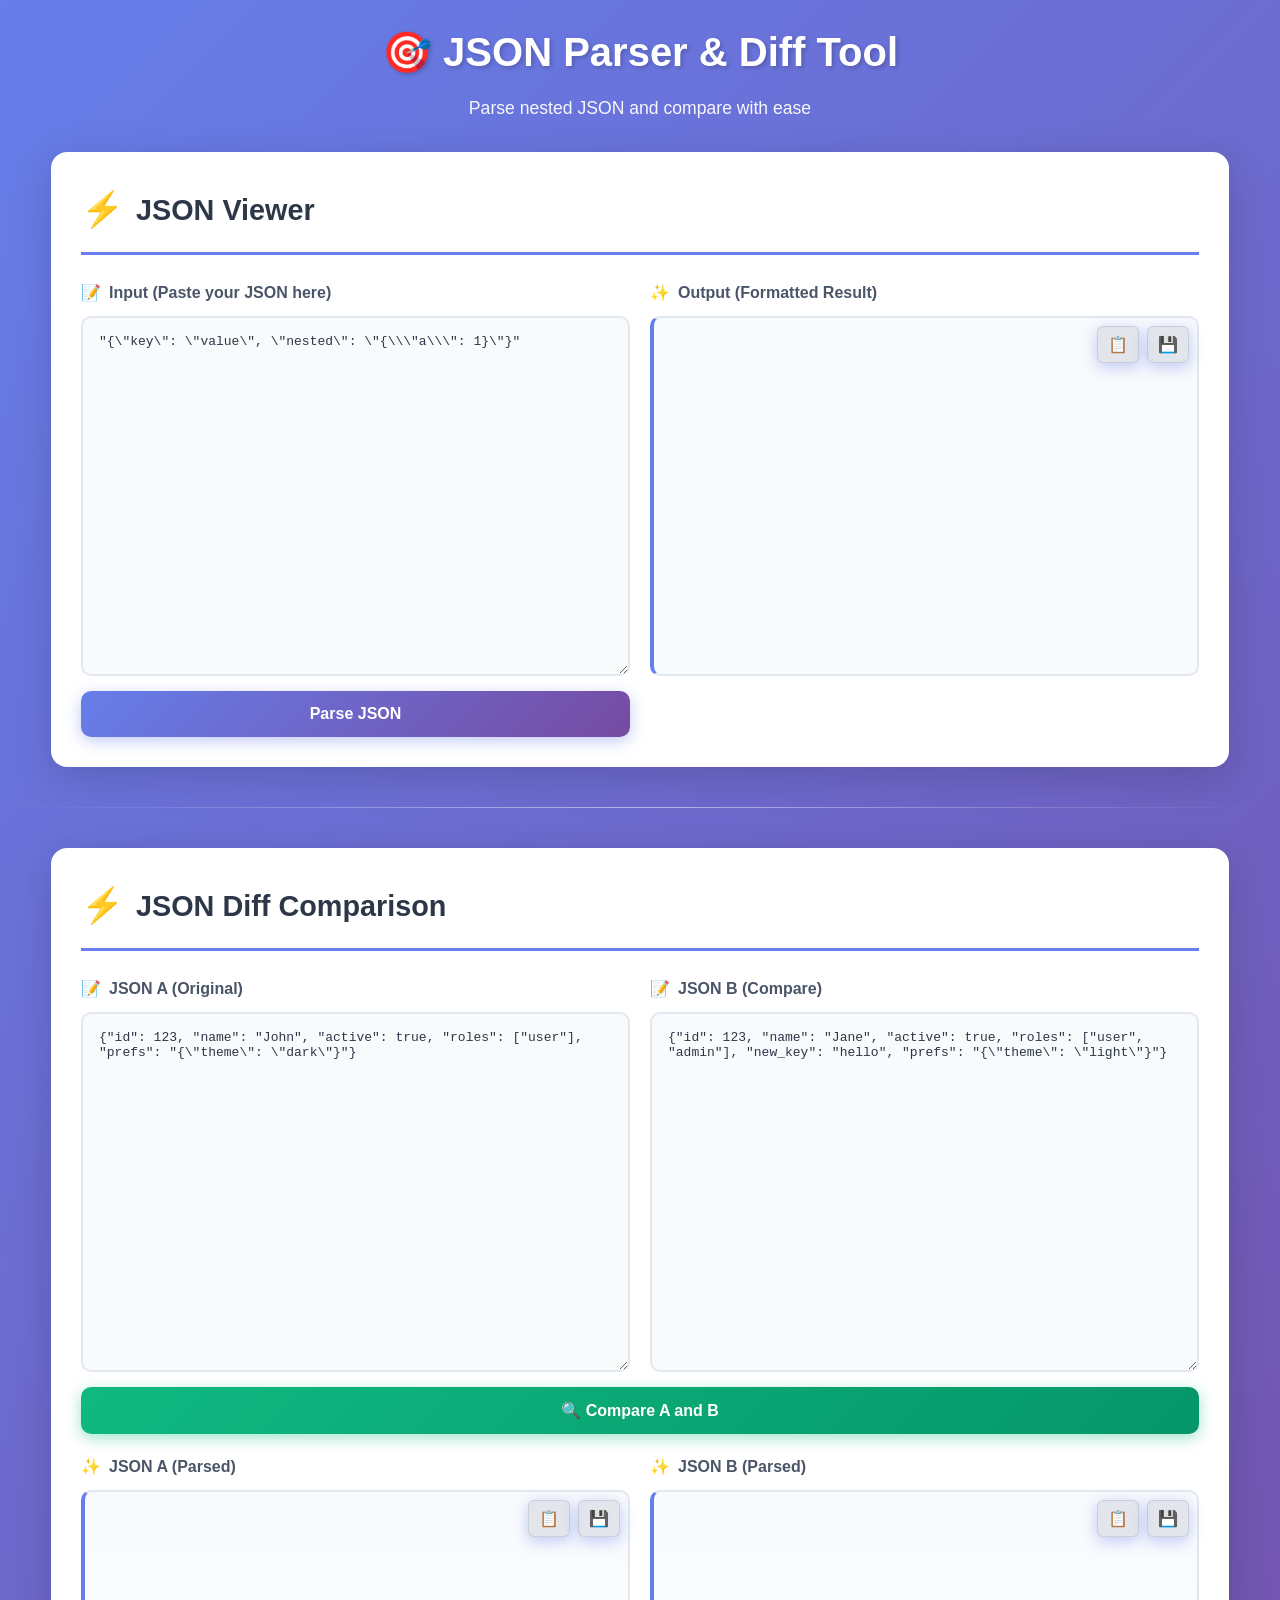
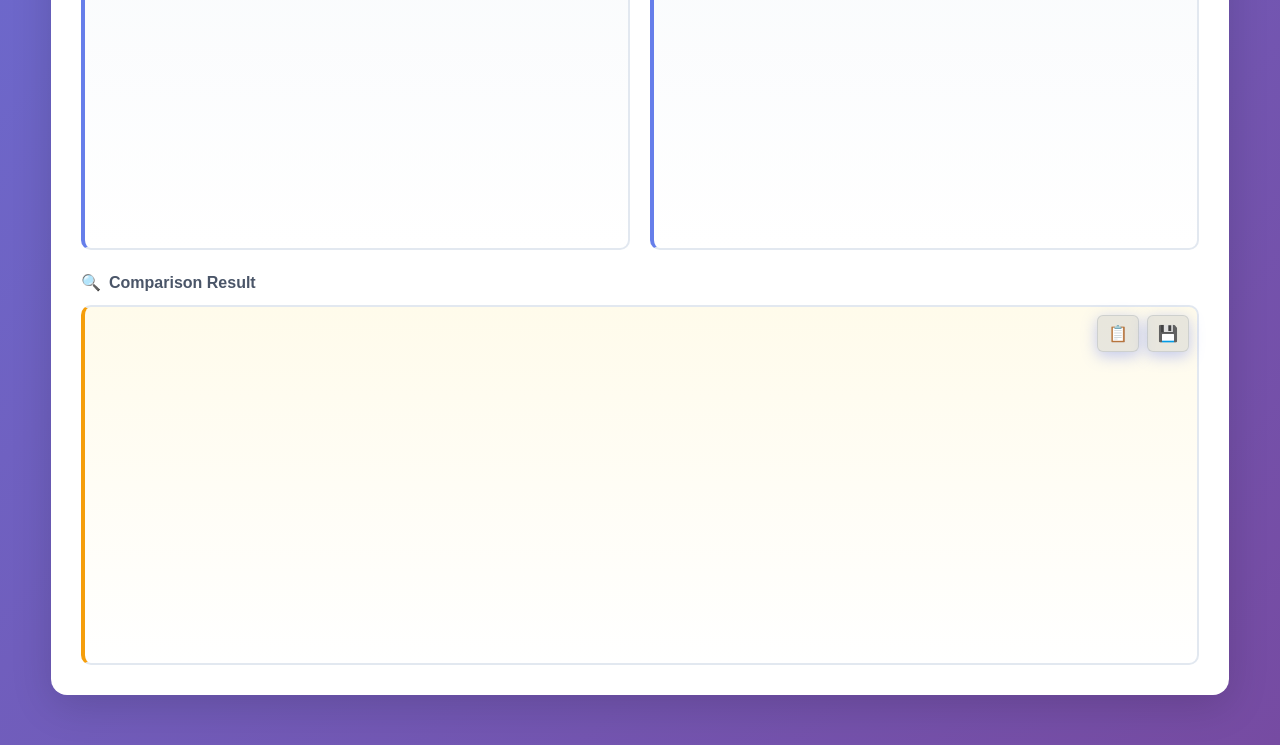
==== parse.html @ cfe325f6 "init project" ====
<!DOCTYPE html>
<html lang="vi">
<head>
    <meta charset="UTF8">
    <meta name="viewport" content="width=device-width, initial-scale=1.0">
    <title>JSON Parser & Diff Tool</title>
    <style>
        * {
            margin: 0;
            padding: 0;
            box-sizing: border-box;
        }

        body {
            font-family: -apple-system, BlinkMacSystemFont, "Segoe UI", Roboto, "Helvetica Neue", Arial, sans-serif;
            background: linear-gradient(135deg, #667eea 0%, #764ba2 100%);
            min-height: 100vh;
            padding: 20px;
            color: #333;
            line-height: 1.6;
        }

        .header {
            text-align: center;
            color: white;
            margin-bottom: 30px;
            animation: fadeInDown 0.6s ease;
        }

        .header h1 {
            font-size: 2.5em;
            font-weight: 700;
            margin-bottom: 10px;
            text-shadow: 2px 2px 4px rgba(0,0,0,0.2);
        }

        .header p {
            font-size: 1.1em;
            opacity: 0.95;
        }

        .container {
            width: 95%;
            max-width: 1600px;
            margin: 0 auto 30px auto;
            background: #fff;
            padding: 30px;
            border-radius: 16px;
            box-shadow: 0 10px 40px rgba(0,0,0,0.15);
            animation: fadeInUp 0.6s ease;
        }

        h2 {
            color: #2d3748;
            font-size: 1.8em;
            margin-bottom: 25px;
            padding-bottom: 15px;
            border-bottom: 3px solid #667eea;
            display: flex;
            align-items: center;
            gap: 12px;
        }

        h2::before {
            content: "⚡";
            font-size: 1.2em;
        }

        h3 {
            color: #4a5568;
            font-size: 1em;
            font-weight: 600;
            margin-bottom: 10px;
            display: flex;
            align-items: center;
            gap: 8px;
        }

        .content {
            display: flex;
            flex-wrap: wrap;
            gap: 20px;
        }

        .box {
            flex: 1;
            min-width: 300px;
            display: flex;
            flex-direction: column;
            position: relative;
        }

        .output-wrapper {
            position: relative;
        }

        .action-buttons {
            position: absolute;
            top: 10px;
            right: 10px;
            display: flex;
            gap: 8px;
            z-index: 10;
        }

        .icon-btn {
            padding: 8px 10px;
            background: rgba(100, 116, 139, 0.15);
            color: #475569;
            border: 1px solid rgba(100, 116, 139, 0.2);
            border-radius: 6px;
            cursor: pointer;
            font-size: 16px;
            transition: all 0.2s ease;
            margin: 0;
            width: auto;
            display: flex;
            align-items: center;
            justify-content: center;
        }

        .icon-btn:hover {
            background: rgba(100, 116, 139, 0.25);
            border-color: rgba(100, 116, 139, 0.3);
        }

        .icon-btn:active {
            transform: scale(0.98);
        }

        .icon-btn.success {
            background: rgba(16, 185, 129, 0.15);
            border-color: rgba(16, 185, 129, 0.3);
            color: #10b981;
        }

        .input-label::before {
            content: "📝";
        }

        .output-label::before {
            content: "✨";
        }

        .diff-label::before {
            content: "🔍";
        }

        textarea, pre {
            width: 100%;
            height: 40vh;
            min-height: 250px;
            padding: 16px;
            border: 2px solid #e2e8f0;
            border-radius: 10px;
            font-family: 'JetBrains Mono', Consolas, 'Courier New', monospace;
            font-size: 13px;
            transition: all 0.3s ease;
            background: #f8fafc;
        }

        textarea {
            resize: vertical;
            color: #2d3748;
        }

        textarea:focus {
            outline: none;
            border-color: #667eea;
            box-shadow: 0 0 0 3px rgba(102, 126, 234, 0.1);
            background: #fff;
        }

        pre {
            overflow: auto;
            white-space: pre-wrap;
            word-wrap: break-word;
            border-left: 4px solid #667eea;
            color: #2d3748;
        }

        /* JSON Syntax Highlighting */
        .json-key {
            color: #0c7cd5;
            font-weight: 600;
        }

        .json-string {
            color: #00864e;
        }

        .json-number {
            color: #b35a00;
        }

        .json-boolean {
            color: #aa3e98;
            font-weight: 600;
        }

        .json-null {
            color: #aa3e98;
            font-weight: 600;
        }

        /* Style riêng cho các output của Diff */
        #jsonParsedA, #jsonParsedB {
            min-height: 300px;
            background: linear-gradient(to bottom, #f8fafc, #ffffff);
        }

        #jsonDiffOutput {
            min-height: 150px;
            background: linear-gradient(to bottom, #fffbeb, #ffffff);
            border-left-color: #f59e0b;
        }

        button {
            display: block;
            width: 100%;
            padding: 14px 24px;
            background: linear-gradient(135deg, #667eea 0%, #764ba2 100%);
            color: white;
            border: none;
            border-radius: 10px;
            cursor: pointer;
            font-size: 16px;
            font-weight: 600;
            margin-top: 15px;
            transition: all 0.2s ease;
            box-shadow: 0 4px 15px rgba(102, 126, 234, 0.4);
        }

        button:hover {
            opacity: 0.9;
        }

        button:active {
            transform: scale(0.98);
        }

        #compareButton {
            background: linear-gradient(135deg, #10b981 0%, #059669 100%);
            box-shadow: 0 4px 15px rgba(16, 185, 129, 0.4);
        }

        .error-display {
            color: #dc2626;
            font-weight: 600;
            margin-top: 12px;
            min-height: 1.2em;
            padding: 10px 15px;
            background: #fee2e2;
            border-radius: 8px;
            border-left: 4px solid #dc2626;
            display: none;
        }

        .error-display:not(:empty) {
            display: block;
            animation: shake 0.4s ease;
        }

        .success-display {
            color: #059669;
            font-weight: 600;
            margin-top: 12px;
            padding: 10px 15px;
            background: #d1fae5;
            border-radius: 8px;
            border-left: 4px solid #059669;
        }

        hr {
            border: 0;
            height: 1px;
            background: linear-gradient(to right, transparent, rgba(255,255,255,0.5), transparent);
            margin: 40px 0;
        }

        /* Diff styling */
        .diff-added {
            color: #059669;
            background: #d1fae5;
            padding: 2px 6px;
            border-radius: 4px;
            font-weight: 600;
        }

        .diff-removed {
            color: #dc2626;
            background: #fee2e2;
            padding: 2px 6px;
            border-radius: 4px;
            font-weight: 600;
        }

        .diff-changed {
            color: #d97706;
            background: #fef3c7;
            padding: 2px 6px;
            border-radius: 4px;
            font-weight: 600;
        }

        /* Loading animation */
        @keyframes spin {
            to { transform: rotate(360deg); }
        }

        .loading {
            display: inline-block;
            width: 16px;
            height: 16px;
            border: 2px solid rgba(255,255,255,0.3);
            border-top-color: white;
            border-radius: 50%;
            animation: spin 0.6s linear infinite;
            margin-left: 10px;
            vertical-align: middle;
        }

        /* Animations */
        @keyframes fadeInUp {
            from {
                opacity: 0;
                transform: translateY(30px);
            }
            to {
                opacity: 1;
                transform: translateY(0);
            }
        }

        @keyframes fadeInDown {
            from {
                opacity: 0;
                transform: translateY(-30px);
            }
            to {
                opacity: 1;
                transform: translateY(0);
            }
        }

        @keyframes shake {
            0%, 100% { transform: translateX(0); }
            25% { transform: translateX(-10px); }
            75% { transform: translateX(10px); }
        }

        /* Responsive */
        @media (max-width: 768px) {
            body {
                padding: 10px;
            }

            .header h1 {
                font-size: 1.8em;
            }

            .header p {
                font-size: 0.95em;
            }

            .container {
                padding: 20px;
            }

            h2 {
                font-size: 1.4em;
            }

            textarea, pre {
                font-size: 12px;
                padding: 12px;
            }

            .action-buttons {
                top: 8px;
                right: 8px;
                gap: 6px;
            }

            .icon-btn {
                padding: 6px 8px;
                font-size: 14px;
            }

            button {
                padding: 12px 20px;
                font-size: 15px;
            }
        }
    </style>
</head>
<body>

    <div class="header">
        <h1>🎯 JSON Parser & Diff Tool</h1>
        <p>Parse nested JSON and compare with ease</p>
    </div>

    <div class="container">
        <h2>JSON Viewer</h2>
        <div class="content">
            <div class="box">
                <h3 class="input-label">Input (Paste your JSON here)</h3>
                <textarea id="jsonInput" rows="20"></textarea>
                <button id="parseButton">Parse JSON</button>
                <div id="errorDisplayParser" class="error-display"></div>
            </div>

            <div class="box">
                <h3 class="output-label">Output (Formatted Result)</h3>
                <div class="output-wrapper">
                    <div class="action-buttons">
                        <button class="icon-btn" onclick="copyToClipboard('jsonOutput', this)" title="Copy to clipboard">📋</button>
                        <button class="icon-btn export-btn" onclick="exportToFile('jsonOutput', 'parsed-output.json')" title="Export to file">💾</button>
                    </div>
                    <pre id="jsonOutput"></pre>
                </div>
            </div>
        </div>
    </div>

    <hr>

    <div class="container">
        <h2>JSON Diff Comparison</h2>
        <div class="content">
            <div class="box">
                <h3 class="input-label">JSON A (Original)</h3>
                <textarea id="jsonInputA" rows="15"></textarea>
            </div>

            <div class="box">
                <h3 class="input-label">JSON B (Compare)</h3>
                <textarea id="jsonInputB" rows="15"></textarea>
            </div>
        </div>

        <button id="compareButton">🔍 Compare A and B</button>
        <div id="errorDisplayDiff" class="error-display"></div>

        <div class="content" style="margin-top: 20px;">
            <div class="box">
                <h3 class="output-label">JSON A (Parsed)</h3>
                <div class="output-wrapper">
                    <div class="action-buttons">
                        <button class="icon-btn" onclick="copyToClipboard('jsonParsedA', this)" title="Copy to clipboard">📋</button>
                        <button class="icon-btn export-btn" onclick="exportToFile('jsonParsedA', 'json-a-parsed.json')" title="Export to file">💾</button>
                    </div>
                    <pre id="jsonParsedA"></pre>
                </div>
            </div>

            <div class="box">
                <h3 class="output-label">JSON B (Parsed)</h3>
                <div class="output-wrapper">
                    <div class="action-buttons">
                        <button class="icon-btn" onclick="copyToClipboard('jsonParsedB', this)" title="Copy to clipboard">📋</button>
                        <button class="icon-btn export-btn" onclick="exportToFile('jsonParsedB', 'json-b-parsed.json')" title="Export to file">💾</button>
                    </div>
                    <pre id="jsonParsedB"></pre>
                </div>
            </div>
        </div>

        <div class="box" style="margin-top: 20px;">
            <h3 class="diff-label">Comparison Result</h3>
            <div class="output-wrapper">
                <div class="action-buttons">
                    <button class="icon-btn" onclick="copyToClipboard('jsonDiffOutput', this)" title="Copy to clipboard">📋</button>
                    <button class="icon-btn export-btn" onclick="exportToFile('jsonDiffOutput', 'diff-result.txt')" title="Export to file">💾</button>
                </div>
                <pre id="jsonDiffOutput"></pre>
            </div>
        </div>

    </div>


    <script>
        // ===========================================
        // COPY TO CLIPBOARD FUNCTION
        // ===========================================
        function copyToClipboard(elementId, button) {
            const element = document.getElementById(elementId);
            const text = element.textContent || element.innerText;

            if (!text || text.trim() === '') {
                return;
            }

            navigator.clipboard.writeText(text).then(() => {
                // Change button state
                const originalIcon = button.innerHTML;
                button.innerHTML = '✓';
                button.classList.add('success');

                // Reset after 1.5 seconds
                setTimeout(() => {
                    button.innerHTML = originalIcon;
                    button.classList.remove('success');
                }, 1500);
            }).catch(err => {
                console.error('Failed to copy:', err);
                alert('Failed to copy to clipboard');
            });
        }

        // ===========================================
        // EXPORT TO FILE FUNCTION
        // ===========================================
        function exportToFile(elementId, filename) {
            const element = document.getElementById(elementId);

            if (!element) {
                alert('Element not found!');
                return;
            }

            // Get text content, stripping HTML if present
            let text = element.textContent || element.innerText;

            // If element contains HTML (like diff output), extract clean text
            if (element.innerHTML !== element.textContent) {
                const tempDiv = document.createElement('div');
                tempDiv.innerHTML = element.innerHTML;
                text = tempDiv.textContent || tempDiv.innerText;
            }

            if (!text || text.trim() === '') {
                alert('Nothing to export!');
                return;
            }

            // Create blob and download
            const blob = new Blob([text], { type: 'text/plain;charset=utf-8' });
            const url = URL.createObjectURL(blob);
            const link = document.createElement('a');
            link.href = url;
            link.download = filename;
            document.body.appendChild(link);
            link.click();
            document.body.removeChild(link);
            URL.revokeObjectURL(url);
        }

        // ===========================================
        // HÀM CHUNG: PARSE JSON LỒNG NHAU
        // ===========================================
        function parseNestedJson(obj) {
            for (const key in obj) {
                if (!obj.hasOwnProperty(key)) continue;
                const value = obj[key];
                if (typeof value === 'string') {
                    try {
                        const parsedValue = JSON.parse(value);
                        if (parsedValue && typeof parsedValue === 'object') {
                            obj[key] = parsedValue;
                            parseNestedJson(obj[key]); 
                        }
                    } catch (e) { /* Bỏ qua */ }
                } else if (typeof value === 'object' && value !== null) {
                    parseNestedJson(value); 
                }
            }
        }


        // ===========================================
        // LOGIC CHO PHẦN 1: JSON PARSER
        // ===========================================
        const jsonInput = document.getElementById('jsonInput');
        const jsonOutput = document.getElementById('jsonOutput');
        const parseButton = document.getElementById('parseButton');
        const errorDisplayParser = document.getElementById('errorDisplayParser');

        jsonInput.value = `"{\\"key\\": \\"value\\", \\"nested\\": \\"{\\\\\\"a\\\\\\": 1}\\"}"`; // Ví dụ

        parseButton.addEventListener('click', () => {
            errorDisplayParser.textContent = '';
            jsonOutput.textContent = '';
            const inputText = jsonInput.value;

            if (!inputText) {
                errorDisplayParser.textContent = '⚠️ Input is empty!';
                return;
            }

            try {
                let data = JSON.parse(inputText);
                if (typeof data === 'string') {
                    data = JSON.parse(data);
                }
                parseNestedJson(data);
                jsonOutput.textContent = JSON.stringify(data, null, 2);
            } catch (error) {
                errorDisplayParser.textContent = `❌ Invalid JSON: ${error.message}`;
            }
        });


        // ===========================================
        // LOGIC CHO PHẦN 2: JSON DIFF
        // ===========================================
        const jsonInputA = document.getElementById('jsonInputA');
        const jsonInputB = document.getElementById('jsonInputB');
        const compareButton = document.getElementById('compareButton');
        const errorDisplayDiff = document.getElementById('errorDisplayDiff');

        const jsonParsedA = document.getElementById('jsonParsedA');
        const jsonParsedB = document.getElementById('jsonParsedB');
        const jsonDiffOutput = document.getElementById('jsonDiffOutput');

        // Gán data mẫu cho phần Diff để test
        jsonInputA.value = `{"id": 123, "name": "John", "active": true, "roles": ["user"], "prefs": "{\\"theme\\": \\"dark\\"}"}`;
        jsonInputB.value = `{"id": 123, "name": "Jane", "active": true, "roles": ["user", "admin"], "new_key": "hello", "prefs": "{\\"theme\\": \\"light\\"}"}`;

        /**
         * Format diff output with HTML styling
         */
        function formatDiffLine(line) {
            if (line.startsWith('[+]')) {
                return `<span class="diff-added">${line}</span>`;
            } else if (line.startsWith('[-]')) {
                return `<span class="diff-removed">${line}</span>`;
            } else if (line.startsWith('[~]')) {
                return `<span class="diff-changed">${line}</span>`;
            }
            return line;
        }

        /**
         * Recursive function to find differences
         */
        function findDifferences(objA, objB, path = '') {
            let diffs = [];
            const allKeys = new Set([...Object.keys(objA), ...Object.keys(objB)]);

            allKeys.forEach(key => {
                const currentPath = path ? `${path}.${key}` : key;
                const valA = objA[key];
                const valB = objB[key];

                if (key in objB && !(key in objA)) {
                    diffs.push(`[+] Added: ${currentPath} = ${JSON.stringify(valB)}`);
                }
                else if (key in objA && !(key in objB)) {
                    diffs.push(`[-] Removed: ${currentPath} (old value: ${JSON.stringify(valA)})`);
                }
                else if (key in objA && key in objB) {
                    if (typeof valA !== typeof valB) {
                        diffs.push(`[~] Type changed: ${currentPath} (from ${typeof valA} to ${typeof valB})`);
                    }
                    else if (typeof valA === 'object' && valA !== null && !Array.isArray(valA) && typeof valB === 'object' && valB !== null && !Array.isArray(valB)) {
                        diffs.push(...findDifferences(valA, valB, currentPath));
                    }
                    else if (Array.isArray(valA) && Array.isArray(valB)) {
                        if (JSON.stringify(valA) !== JSON.stringify(valB)) {
                            diffs.push(`[~] Array changed: ${currentPath}\n    A: ${JSON.stringify(valA)}\n    B: ${JSON.stringify(valB)}`);
                        }
                    }
                    else if (valA !== valB) {
                        diffs.push(`[~] Value changed: ${currentPath} (from ${JSON.stringify(valA)} to ${JSON.stringify(valB)})`);
                    }
                }
            });
            return diffs;
        }

        compareButton.addEventListener('click', () => {
            errorDisplayDiff.textContent = '';
            jsonParsedA.textContent = '';
            jsonParsedB.textContent = '';
            jsonDiffOutput.innerHTML = '';

            const textA = jsonInputA.value;
            const textB = jsonInputB.value;

            if (!textA || !textB) {
                errorDisplayDiff.textContent = '⚠️ Both JSON A and B fields must contain data!';
                return;
            }

            try {
                let objA = JSON.parse(textA);
                let objB = JSON.parse(textB);

                if (typeof objA === 'string') {
                    objA = JSON.parse(objA);
                }
                if (typeof objB === 'string') {
                    objB = JSON.parse(objB);
                }

                parseNestedJson(objA);
                parseNestedJson(objB);

                jsonParsedA.textContent = JSON.stringify(objA, null, 2);
                jsonParsedB.textContent = JSON.stringify(objB, null, 2);

                const diffs = findDifferences(objA, objB);

                if (diffs.length === 0) {
                    jsonDiffOutput.innerHTML = '<div class="success-display">✅ No differences found. The two JSON objects are identical (after nested parsing).</div>';
                } else {
                    const formattedDiffs = diffs.map(formatDiffLine).join('\n');
                    jsonDiffOutput.innerHTML = formattedDiffs;
                }

            } catch (error) {
                errorDisplayDiff.textContent = `❌ Invalid JSON: ${error.message}`;
            }
        });

    </script>

</body>
</html>
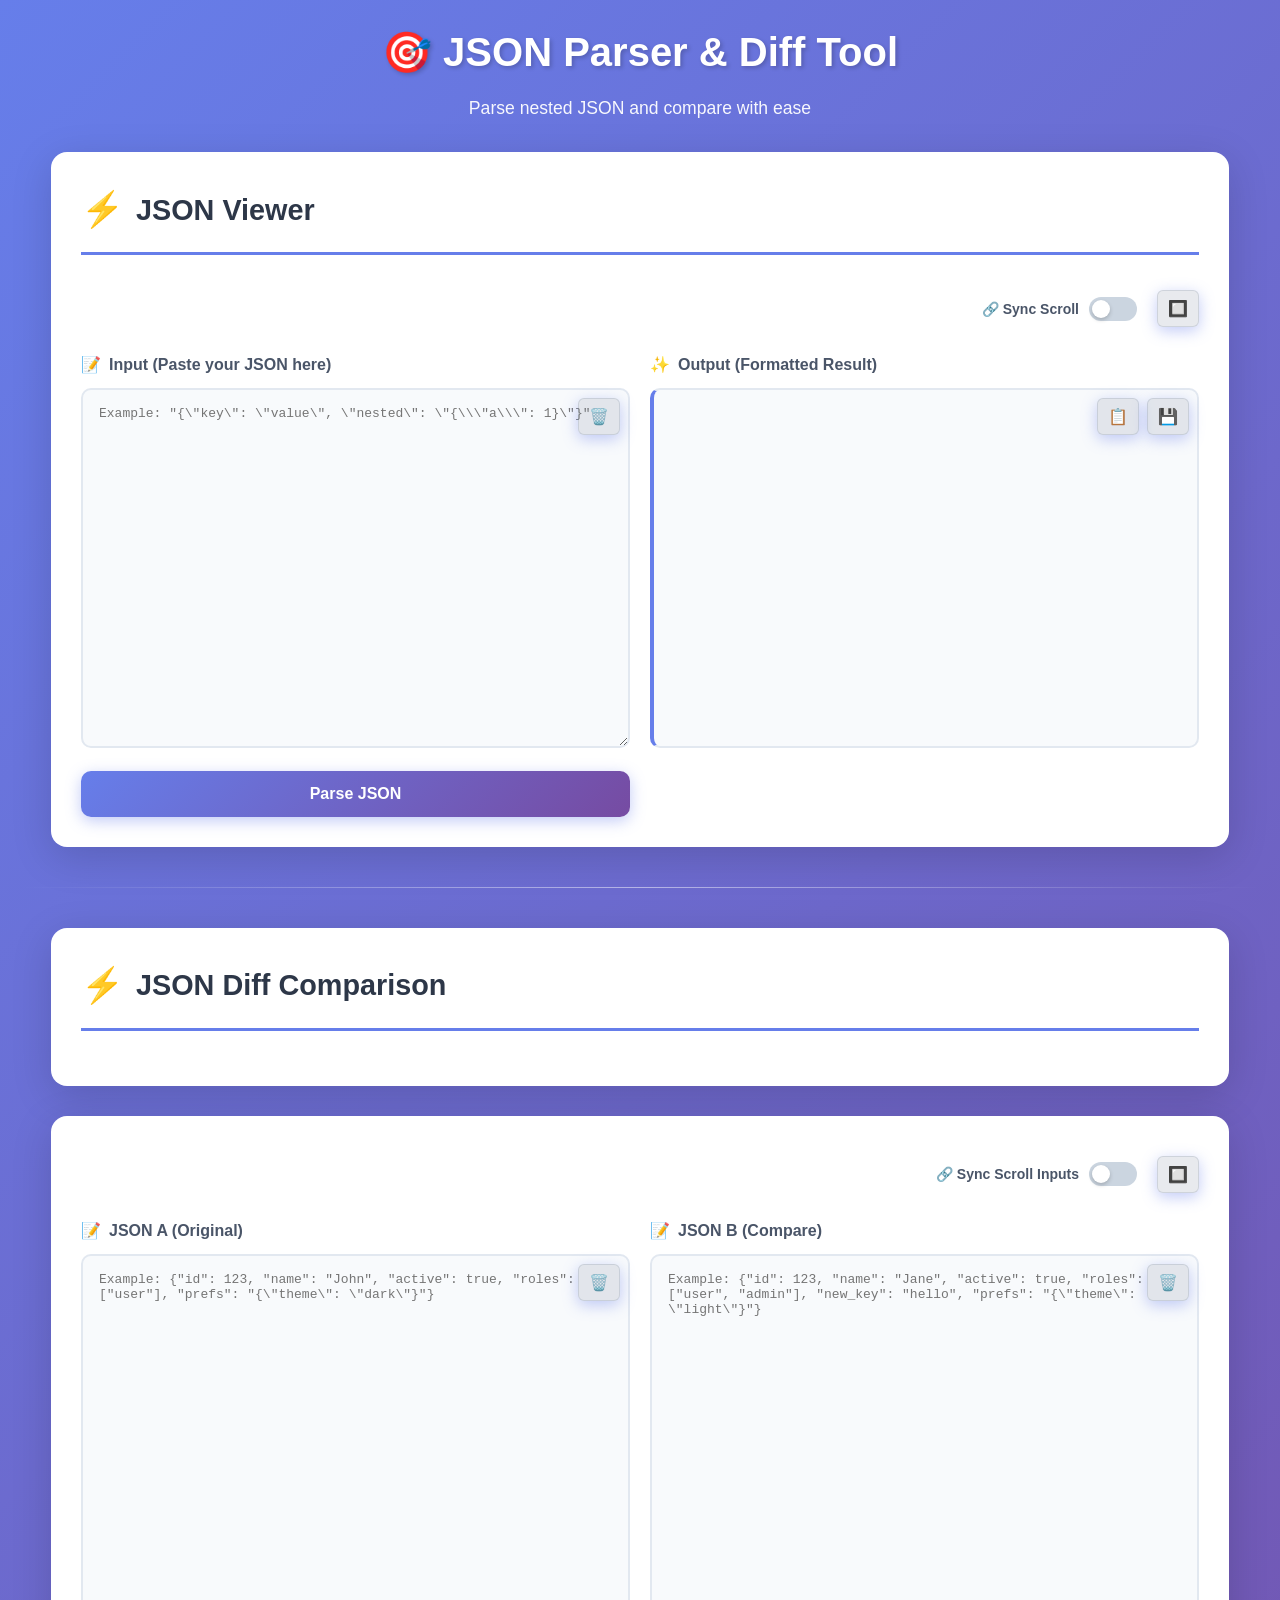
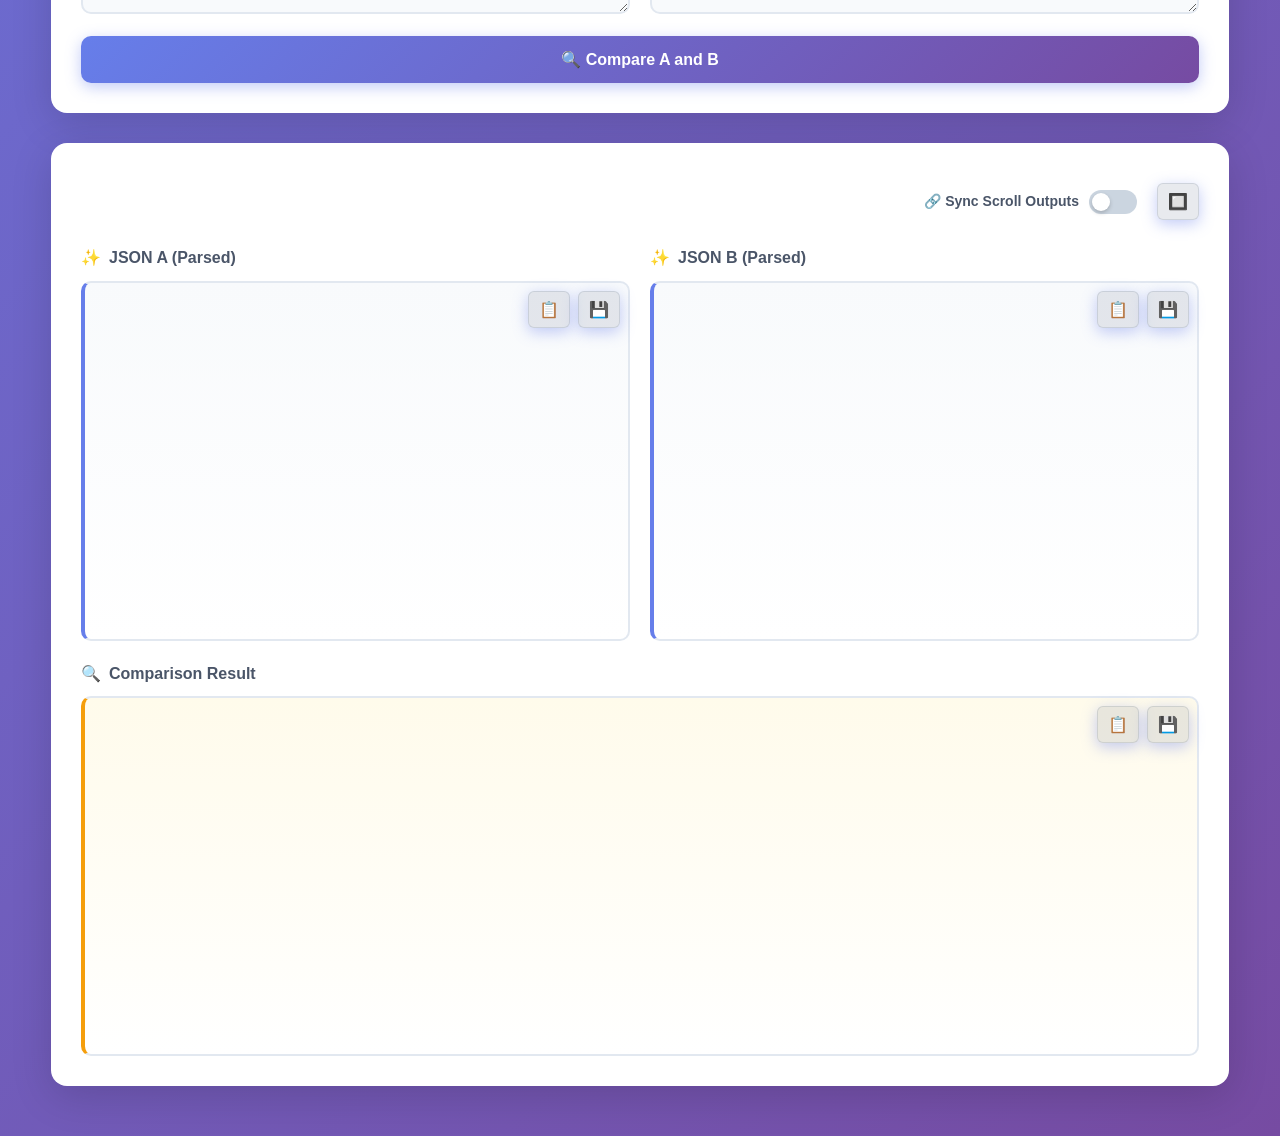
==== commit bc544acb: "done the feature" ====
--- a/parse.html
+++ b/parse.html
@@ -88,6 +88,172 @@
             display: flex;
             flex-direction: column;
             position: relative;
+        }
+
+        .input-wrapper {
+            position: relative;
+        }
+
+        .input-actions {
+            position: absolute;
+            top: 10px;
+            right: 10px;
+            z-index: 10;
+        }
+
+        .clear-btn {
+            padding: 8px 10px;
+            background: rgba(100, 116, 139, 0.15);
+            color: #475569;
+            border: 1px solid rgba(100, 116, 139, 0.2);
+            border-radius: 6px;
+            cursor: pointer;
+            font-size: 16px;
+            transition: all 0.2s ease;
+            margin: 0;
+            width: auto;
+            display: flex;
+            align-items: center;
+            justify-content: center;
+        }
+
+        .clear-btn:hover {
+            background: rgba(100, 116, 139, 0.25);
+            border-color: rgba(100, 116, 139, 0.3);
+        }
+
+        .clear-btn:active {
+            transform: scale(0.98);
+        }
+
+        /* Sync Scroll Toggle Switch */
+        .sync-switch-container {
+            display: flex;
+            align-items: center;
+            justify-content: flex-end;
+            gap: 10px;
+            margin-bottom: 15px;
+            padding: 10px 0;
+        }
+
+        .sync-switch-label {
+            font-size: 14px;
+            font-weight: 600;
+            color: #4a5568;
+            display: flex;
+            align-items: center;
+            gap: 6px;
+        }
+
+        .sync-switch {
+            position: relative;
+            display: inline-block;
+            width: 48px;
+            height: 24px;
+        }
+
+        .sync-switch input {
+            opacity: 0;
+            width: 0;
+            height: 0;
+        }
+
+        .sync-slider {
+            position: absolute;
+            cursor: pointer;
+            top: 0;
+            left: 0;
+            right: 0;
+            bottom: 0;
+            background-color: #cbd5e0;
+            transition: 0.3s;
+            border-radius: 24px;
+        }
+
+        .sync-slider:before {
+            position: absolute;
+            content: "";
+            height: 18px;
+            width: 18px;
+            left: 3px;
+            bottom: 3px;
+            background-color: white;
+            transition: 0.3s;
+            border-radius: 50%;
+            box-shadow: 0 2px 4px rgba(0,0,0,0.2);
+        }
+
+        .sync-switch input:checked + .sync-slider {
+            background: linear-gradient(135deg, #667eea 0%, #764ba2 100%);
+        }
+
+        .sync-switch input:checked + .sync-slider:before {
+            transform: translateX(24px);
+        }
+
+        .sync-slider:hover {
+            opacity: 0.9;
+        }
+
+        /* Fullscreen Mode */
+        .fullscreen-mode {
+            position: fixed !important;
+            top: 0;
+            left: 0;
+            width: 100% !important;
+            height: 100vh !important;
+            max-width: 100% !important;
+            z-index: 9999;
+            background: #fff;
+            padding: 20px !important;
+            margin: 0 !important;
+            overflow-y: auto;
+            animation: fadeIn 0.3s ease;
+        }
+
+        .fullscreen-mode .content {
+            height: calc(100vh - 150px);
+        }
+
+        .fullscreen-mode textarea,
+        .fullscreen-mode pre {
+            height: calc(100vh - 200px) !important;
+            min-height: calc(100vh - 200px) !important;
+        }
+
+        .fullscreen-btn {
+            padding: 8px 10px;
+            background: rgba(100, 116, 139, 0.15);
+            color: #475569;
+            border: 1px solid rgba(100, 116, 139, 0.2);
+            border-radius: 6px;
+            cursor: pointer;
+            font-size: 16px;
+            transition: all 0.2s ease;
+            margin: 0;
+            margin-left: 10px;
+            width: auto;
+            display: flex;
+            align-items: center;
+            justify-content: center;
+        }
+
+        .fullscreen-btn:hover {
+            background: rgba(100, 116, 139, 0.25);
+            border-color: rgba(100, 116, 139, 0.3);
+        }
+
+        .fullscreen-btn:active {
+            transform: scale(0.98);
+        }
+
+        @keyframes fadeIn {
+            from {
+                opacity: 0;
+            }
+            to {
+                opacity: 1;
+            }
         }
 
         .output-wrapper {
@@ -240,8 +406,8 @@
         }
 
         #compareButton {
-            background: linear-gradient(135deg, #10b981 0%, #059669 100%);
-            box-shadow: 0 4px 15px rgba(16, 185, 129, 0.4);
+            background: linear-gradient(135deg, #667eea 0%, #764ba2 100%);
+            box-shadow: 0 4px 15px rgba(102, 126, 234, 0.4);
         }
 
         .error-display {
@@ -401,12 +567,31 @@
         <p>Parse nested JSON and compare with ease</p>
     </div>
 
-    <div class="container">
+    <div class="container" id="jsonViewerContainer">
         <h2>JSON Viewer</h2>
+
+        <div class="sync-switch-container">
+            <label class="sync-switch-label">
+                🔗 Sync Scroll
+            </label>
+            <label class="sync-switch">
+                <input type="checkbox" id="syncToggleViewer">
+                <span class="sync-slider"></span>
+            </label>
+            <button class="fullscreen-btn" onclick="toggleFullscreen('jsonViewerContainer')" title="Toggle fullscreen">
+                <span id="fullscreenIconViewer">🔲</span>
+            </button>
+        </div>
+
         <div class="content">
             <div class="box">
                 <h3 class="input-label">Input (Paste your JSON here)</h3>
-                <textarea id="jsonInput" rows="20"></textarea>
+                <div class="input-wrapper">
+                    <div class="input-actions">
+                        <button class="clear-btn" onclick="clearInput('jsonInput')" title="Clear input">🗑️</button>
+                    </div>
+                    <textarea id="jsonInput" rows="20"></textarea>
+                </div>
                 <button id="parseButton">Parse JSON</button>
                 <div id="errorDisplayParser" class="error-display"></div>
             </div>
@@ -428,22 +613,63 @@
 
     <div class="container">
         <h2>JSON Diff Comparison</h2>
+    </div>
+
+    <div class="container" id="jsonDiffInputsContainer">
+        <div class="sync-switch-container">
+            <label class="sync-switch-label">
+                🔗 Sync Scroll Inputs
+            </label>
+            <label class="sync-switch">
+                <input type="checkbox" id="syncToggleInputs">
+                <span class="sync-slider"></span>
+            </label>
+            <button class="fullscreen-btn" onclick="toggleFullscreen('jsonDiffInputsContainer')" title="Toggle fullscreen">
+                <span id="fullscreenIconDiffInputs">🔲</span>
+            </button>
+        </div>
+
         <div class="content">
             <div class="box">
                 <h3 class="input-label">JSON A (Original)</h3>
-                <textarea id="jsonInputA" rows="15"></textarea>
+                <div class="input-wrapper">
+                    <div class="input-actions">
+                        <button class="clear-btn" onclick="clearInput('jsonInputA')" title="Clear input">🗑️</button>
+                    </div>
+                    <textarea id="jsonInputA" rows="15"></textarea>
+                </div>
             </div>
 
             <div class="box">
                 <h3 class="input-label">JSON B (Compare)</h3>
-                <textarea id="jsonInputB" rows="15"></textarea>
+                <div class="input-wrapper">
+                    <div class="input-actions">
+                        <button class="clear-btn" onclick="clearInput('jsonInputB')" title="Clear input">🗑️</button>
+                    </div>
+                    <textarea id="jsonInputB" rows="15"></textarea>
+                </div>
             </div>
         </div>
 
         <button id="compareButton">🔍 Compare A and B</button>
         <div id="errorDisplayDiff" class="error-display"></div>
-
-        <div class="content" style="margin-top: 20px;">
+    </div>
+
+    <div class="container" id="jsonDiffOutputsContainer">
+        <div class="sync-switch-container">
+            <label class="sync-switch-label">
+                🔗 Sync Scroll Outputs
+            </label>
+            <label class="sync-switch">
+                <input type="checkbox" id="syncToggleOutputs">
+                <span class="sync-slider"></span>
+            </label>
+            <button class="fullscreen-btn" onclick="toggleFullscreen('jsonDiffOutputsContainer')" title="Toggle fullscreen">
+                <span id="fullscreenIconDiffOutputs">🔲</span>
+            </button>
+        </div>
+
+        <div class="content">
             <div class="box">
                 <h3 class="output-label">JSON A (Parsed)</h3>
                 <div class="output-wrapper">
@@ -482,6 +708,109 @@
 
 
     <script>
+        // ===========================================
+        // FULLSCREEN TOGGLE FUNCTION
+        // ===========================================
+        function toggleFullscreen(containerId) {
+            const container = document.getElementById(containerId);
+            if (!container) return;
+
+            const isFullscreen = container.classList.contains('fullscreen-mode');
+
+            if (isFullscreen) {
+                // Exit fullscreen
+                container.classList.remove('fullscreen-mode');
+                document.body.style.overflow = '';
+
+                // Update icon based on container
+                updateFullscreenIcon(containerId, false);
+            } else {
+                // Enter fullscreen
+                container.classList.add('fullscreen-mode');
+                document.body.style.overflow = 'hidden';
+
+                // Update icon
+                updateFullscreenIcon(containerId, true);
+            }
+        }
+
+        function updateFullscreenIcon(containerId, isFullscreen) {
+            const iconMap = {
+                'jsonViewerContainer': 'fullscreenIconViewer',
+                'jsonDiffInputsContainer': 'fullscreenIconDiffInputs',
+                'jsonDiffOutputsContainer': 'fullscreenIconDiffOutputs'
+            };
+
+            const iconId = iconMap[containerId];
+            if (iconId) {
+                const icon = document.getElementById(iconId);
+                if (icon) {
+                    icon.textContent = isFullscreen ? '✕' : '🔲';
+                }
+            }
+        }
+
+        // ESC key to exit fullscreen
+        document.addEventListener('keydown', (e) => {
+            if (e.key === 'Escape') {
+                document.querySelectorAll('.fullscreen-mode').forEach(container => {
+                    container.classList.remove('fullscreen-mode');
+                    document.body.style.overflow = '';
+                    updateFullscreenIcon(container.id, false);
+                });
+            }
+        });
+
+        // ===========================================
+        // SYNCHRONIZED SCROLL FUNCTION
+        // ===========================================
+        function setupSyncScroll(elem1Id, elem2Id, toggleId) {
+            const elem1 = document.getElementById(elem1Id);
+            const elem2 = document.getElementById(elem2Id);
+            const toggle = document.getElementById(toggleId);
+
+            if (!elem1 || !elem2 || !toggle) return;
+
+            let isSyncing = false;
+
+            function syncScroll(source, target) {
+                if (isSyncing) return;
+                isSyncing = true;
+
+                const sourceScrollHeight = source.scrollHeight - source.clientHeight;
+                const targetScrollHeight = target.scrollHeight - target.clientHeight;
+
+                if (sourceScrollHeight > 0 && targetScrollHeight > 0) {
+                    const scrollPercentage = source.scrollTop / sourceScrollHeight;
+                    target.scrollTop = scrollPercentage * targetScrollHeight;
+                }
+
+                setTimeout(() => { isSyncing = false; }, 10);
+            }
+
+            function onElem1Scroll() {
+                if (toggle.checked) syncScroll(elem1, elem2);
+            }
+
+            function onElem2Scroll() {
+                if (toggle.checked) syncScroll(elem2, elem1);
+            }
+
+            elem1.addEventListener('scroll', onElem1Scroll);
+            elem2.addEventListener('scroll', onElem2Scroll);
+        }
+
+        // ===========================================
+        // CLEAR INPUT FUNCTION
+        // ===========================================
+        function clearInput(elementId) {
+            const element = document.getElementById(elementId);
+            if (element) {
+                element.value = '';
+                element.focus();
+            }
+        }
+
         // ===========================================
         // COPY TO CLIPBOARD FUNCTION
         // ===========================================
@@ -578,7 +907,7 @@
         const parseButton = document.getElementById('parseButton');
         const errorDisplayParser = document.getElementById('errorDisplayParser');
 
-        jsonInput.value = `"{\\"key\\": \\"value\\", \\"nested\\": \\"{\\\\\\"a\\\\\\": 1}\\"}"`; // Ví dụ
+        jsonInput.placeholder = `Example: "{\\"key\\": \\"value\\", \\"nested\\": \\"{\\\\\\"a\\\\\\": 1}\\"}"`;  // Ví dụ
 
         parseButton.addEventListener('click', () => {
             errorDisplayParser.textContent = '';
@@ -615,9 +944,9 @@
         const jsonParsedB = document.getElementById('jsonParsedB');
         const jsonDiffOutput = document.getElementById('jsonDiffOutput');
 
-        // Gán data mẫu cho phần Diff để test
-        jsonInputA.value = `{"id": 123, "name": "John", "active": true, "roles": ["user"], "prefs": "{\\"theme\\": \\"dark\\"}"}`;
-        jsonInputB.value = `{"id": 123, "name": "Jane", "active": true, "roles": ["user", "admin"], "new_key": "hello", "prefs": "{\\"theme\\": \\"light\\"}"}`;
+        // Gán data mẫu cho phần Diff để test (dùng placeholder thay vì value)
+        jsonInputA.placeholder = `Example: {"id": 123, "name": "John", "active": true, "roles": ["user"], "prefs": "{\\"theme\\": \\"dark\\"}"}`;
+        jsonInputB.placeholder = `Example: {"id": 123, "name": "Jane", "active": true, "roles": ["user", "admin"], "new_key": "hello", "prefs": "{\\"theme\\": \\"light\\"}"}`;
 
         /**
          * Format diff output with HTML styling
@@ -716,6 +1045,21 @@
             }
         });
 
+
+        // ===========================================
+        // INITIALIZE SYNC SCROLL ON PAGE LOAD
+        // ===========================================
+        window.addEventListener('DOMContentLoaded', () => {
+            // Setup sync scroll for JSON Viewer (jsonInput and jsonOutput)
+            setupSyncScroll('jsonInput', 'jsonOutput', 'syncToggleViewer');
+
+            // Setup sync scroll for inputs (jsonInputA and jsonInputB)
+            setupSyncScroll('jsonInputA', 'jsonInputB', 'syncToggleInputs');
+
+            // Setup sync scroll for outputs (jsonParsedA and jsonParsedB)
+            setupSyncScroll('jsonParsedA', 'jsonParsedB', 'syncToggleOutputs');
+        });
+
     </script>
 
 </body>
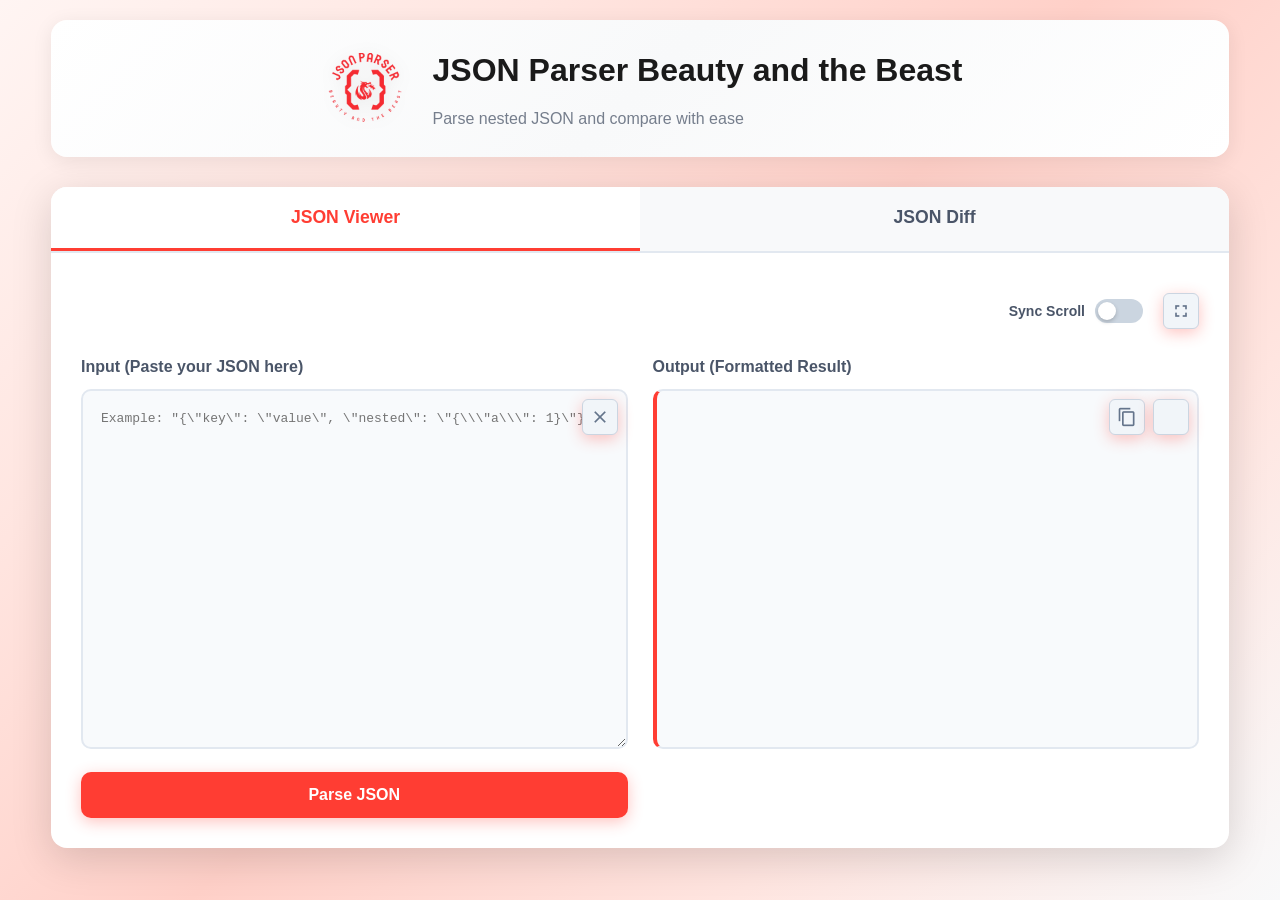
==== commit da9148c3: "update UI" ====
--- a/parse.html
+++ b/parse.html
@@ -3,583 +3,44 @@
 <head>
     <meta charset="UTF8">
     <meta name="viewport" content="width=device-width, initial-scale=1.0">
-    <title>JSON Parser & Diff Tool</title>
-    <style>
-        * {
-            margin: 0;
-            padding: 0;
-            box-sizing: border-box;
-        }
-
-        body {
-            font-family: -apple-system, BlinkMacSystemFont, "Segoe UI", Roboto, "Helvetica Neue", Arial, sans-serif;
-            background: linear-gradient(135deg, #667eea 0%, #764ba2 100%);
-            min-height: 100vh;
-            padding: 20px;
-            color: #333;
-            line-height: 1.6;
-        }
-
-        .header {
-            text-align: center;
-            color: white;
-            margin-bottom: 30px;
-            animation: fadeInDown 0.6s ease;
-        }
-
-        .header h1 {
-            font-size: 2.5em;
-            font-weight: 700;
-            margin-bottom: 10px;
-            text-shadow: 2px 2px 4px rgba(0,0,0,0.2);
-        }
-
-        .header p {
-            font-size: 1.1em;
-            opacity: 0.95;
-        }
-
-        .container {
-            width: 95%;
-            max-width: 1600px;
-            margin: 0 auto 30px auto;
-            background: #fff;
-            padding: 30px;
-            border-radius: 16px;
-            box-shadow: 0 10px 40px rgba(0,0,0,0.15);
-            animation: fadeInUp 0.6s ease;
-        }
-
-        h2 {
-            color: #2d3748;
-            font-size: 1.8em;
-            margin-bottom: 25px;
-            padding-bottom: 15px;
-            border-bottom: 3px solid #667eea;
-            display: flex;
-            align-items: center;
-            gap: 12px;
-        }
-
-        h2::before {
-            content: "⚡";
-            font-size: 1.2em;
-        }
-
-        h3 {
-            color: #4a5568;
-            font-size: 1em;
-            font-weight: 600;
-            margin-bottom: 10px;
-            display: flex;
-            align-items: center;
-            gap: 8px;
-        }
-
-        .content {
-            display: flex;
-            flex-wrap: wrap;
-            gap: 20px;
-        }
-
-        .box {
-            flex: 1;
-            min-width: 300px;
-            display: flex;
-            flex-direction: column;
-            position: relative;
-        }
-
-        .input-wrapper {
-            position: relative;
-        }
-
-        .input-actions {
-            position: absolute;
-            top: 10px;
-            right: 10px;
-            z-index: 10;
-        }
-
-        .clear-btn {
-            padding: 8px 10px;
-            background: rgba(100, 116, 139, 0.15);
-            color: #475569;
-            border: 1px solid rgba(100, 116, 139, 0.2);
-            border-radius: 6px;
-            cursor: pointer;
-            font-size: 16px;
-            transition: all 0.2s ease;
-            margin: 0;
-            width: auto;
-            display: flex;
-            align-items: center;
-            justify-content: center;
-        }
-
-        .clear-btn:hover {
-            background: rgba(100, 116, 139, 0.25);
-            border-color: rgba(100, 116, 139, 0.3);
-        }
-
-        .clear-btn:active {
-            transform: scale(0.98);
-        }
-
-        /* Sync Scroll Toggle Switch */
-        .sync-switch-container {
-            display: flex;
-            align-items: center;
-            justify-content: flex-end;
-            gap: 10px;
-            margin-bottom: 15px;
-            padding: 10px 0;
-        }
-
-        .sync-switch-label {
-            font-size: 14px;
-            font-weight: 600;
-            color: #4a5568;
-            display: flex;
-            align-items: center;
-            gap: 6px;
-        }
-
-        .sync-switch {
-            position: relative;
-            display: inline-block;
-            width: 48px;
-            height: 24px;
-        }
-
-        .sync-switch input {
-            opacity: 0;
-            width: 0;
-            height: 0;
-        }
-
-        .sync-slider {
-            position: absolute;
-            cursor: pointer;
-            top: 0;
-            left: 0;
-            right: 0;
-            bottom: 0;
-            background-color: #cbd5e0;
-            transition: 0.3s;
-            border-radius: 24px;
-        }
-
-        .sync-slider:before {
-            position: absolute;
-            content: "";
-            height: 18px;
-            width: 18px;
-            left: 3px;
-            bottom: 3px;
-            background-color: white;
-            transition: 0.3s;
-            border-radius: 50%;
-            box-shadow: 0 2px 4px rgba(0,0,0,0.2);
-        }
-
-        .sync-switch input:checked + .sync-slider {
-            background: linear-gradient(135deg, #667eea 0%, #764ba2 100%);
-        }
-
-        .sync-switch input:checked + .sync-slider:before {
-            transform: translateX(24px);
-        }
-
-        .sync-slider:hover {
-            opacity: 0.9;
-        }
-
-        /* Fullscreen Mode */
-        .fullscreen-mode {
-            position: fixed !important;
-            top: 0;
-            left: 0;
-            width: 100% !important;
-            height: 100vh !important;
-            max-width: 100% !important;
-            z-index: 9999;
-            background: #fff;
-            padding: 20px !important;
-            margin: 0 !important;
-            overflow-y: auto;
-            animation: fadeIn 0.3s ease;
-        }
-
-        .fullscreen-mode .content {
-            height: calc(100vh - 150px);
-        }
-
-        .fullscreen-mode textarea,
-        .fullscreen-mode pre {
-            height: calc(100vh - 200px) !important;
-            min-height: calc(100vh - 200px) !important;
-        }
-
-        .fullscreen-btn {
-            padding: 8px 10px;
-            background: rgba(100, 116, 139, 0.15);
-            color: #475569;
-            border: 1px solid rgba(100, 116, 139, 0.2);
-            border-radius: 6px;
-            cursor: pointer;
-            font-size: 16px;
-            transition: all 0.2s ease;
-            margin: 0;
-            margin-left: 10px;
-            width: auto;
-            display: flex;
-            align-items: center;
-            justify-content: center;
-        }
-
-        .fullscreen-btn:hover {
-            background: rgba(100, 116, 139, 0.25);
-            border-color: rgba(100, 116, 139, 0.3);
-        }
-
-        .fullscreen-btn:active {
-            transform: scale(0.98);
-        }
-
-        @keyframes fadeIn {
-            from {
-                opacity: 0;
-            }
-            to {
-                opacity: 1;
-            }
-        }
-
-        .output-wrapper {
-            position: relative;
-        }
-
-        .action-buttons {
-            position: absolute;
-            top: 10px;
-            right: 10px;
-            display: flex;
-            gap: 8px;
-            z-index: 10;
-        }
-
-        .icon-btn {
-            padding: 8px 10px;
-            background: rgba(100, 116, 139, 0.15);
-            color: #475569;
-            border: 1px solid rgba(100, 116, 139, 0.2);
-            border-radius: 6px;
-            cursor: pointer;
-            font-size: 16px;
-            transition: all 0.2s ease;
-            margin: 0;
-            width: auto;
-            display: flex;
-            align-items: center;
-            justify-content: center;
-        }
-
-        .icon-btn:hover {
-            background: rgba(100, 116, 139, 0.25);
-            border-color: rgba(100, 116, 139, 0.3);
-        }
-
-        .icon-btn:active {
-            transform: scale(0.98);
-        }
-
-        .icon-btn.success {
-            background: rgba(16, 185, 129, 0.15);
-            border-color: rgba(16, 185, 129, 0.3);
-            color: #10b981;
-        }
-
-        .input-label::before {
-            content: "📝";
-        }
-
-        .output-label::before {
-            content: "✨";
-        }
-
-        .diff-label::before {
-            content: "🔍";
-        }
-
-        textarea, pre {
-            width: 100%;
-            height: 40vh;
-            min-height: 250px;
-            padding: 16px;
-            border: 2px solid #e2e8f0;
-            border-radius: 10px;
-            font-family: 'JetBrains Mono', Consolas, 'Courier New', monospace;
-            font-size: 13px;
-            transition: all 0.3s ease;
-            background: #f8fafc;
-        }
-
-        textarea {
-            resize: vertical;
-            color: #2d3748;
-        }
-
-        textarea:focus {
-            outline: none;
-            border-color: #667eea;
-            box-shadow: 0 0 0 3px rgba(102, 126, 234, 0.1);
-            background: #fff;
-        }
-
-        pre {
-            overflow: auto;
-            white-space: pre-wrap;
-            word-wrap: break-word;
-            border-left: 4px solid #667eea;
-            color: #2d3748;
-        }
-
-        /* JSON Syntax Highlighting */
-        .json-key {
-            color: #0c7cd5;
-            font-weight: 600;
-        }
-
-        .json-string {
-            color: #00864e;
-        }
-
-        .json-number {
-            color: #b35a00;
-        }
-
-        .json-boolean {
-            color: #aa3e98;
-            font-weight: 600;
-        }
-
-        .json-null {
-            color: #aa3e98;
-            font-weight: 600;
-        }
-
-        /* Style riêng cho các output của Diff */
-        #jsonParsedA, #jsonParsedB {
-            min-height: 300px;
-            background: linear-gradient(to bottom, #f8fafc, #ffffff);
-        }
-
-        #jsonDiffOutput {
-            min-height: 150px;
-            background: linear-gradient(to bottom, #fffbeb, #ffffff);
-            border-left-color: #f59e0b;
-        }
-
-        button {
-            display: block;
-            width: 100%;
-            padding: 14px 24px;
-            background: linear-gradient(135deg, #667eea 0%, #764ba2 100%);
-            color: white;
-            border: none;
-            border-radius: 10px;
-            cursor: pointer;
-            font-size: 16px;
-            font-weight: 600;
-            margin-top: 15px;
-            transition: all 0.2s ease;
-            box-shadow: 0 4px 15px rgba(102, 126, 234, 0.4);
-        }
-
-        button:hover {
-            opacity: 0.9;
-        }
-
-        button:active {
-            transform: scale(0.98);
-        }
-
-        #compareButton {
-            background: linear-gradient(135deg, #667eea 0%, #764ba2 100%);
-            box-shadow: 0 4px 15px rgba(102, 126, 234, 0.4);
-        }
-
-        .error-display {
-            color: #dc2626;
-            font-weight: 600;
-            margin-top: 12px;
-            min-height: 1.2em;
-            padding: 10px 15px;
-            background: #fee2e2;
-            border-radius: 8px;
-            border-left: 4px solid #dc2626;
-            display: none;
-        }
-
-        .error-display:not(:empty) {
-            display: block;
-            animation: shake 0.4s ease;
-        }
-
-        .success-display {
-            color: #059669;
-            font-weight: 600;
-            margin-top: 12px;
-            padding: 10px 15px;
-            background: #d1fae5;
-            border-radius: 8px;
-            border-left: 4px solid #059669;
-        }
-
-        hr {
-            border: 0;
-            height: 1px;
-            background: linear-gradient(to right, transparent, rgba(255,255,255,0.5), transparent);
-            margin: 40px 0;
-        }
-
-        /* Diff styling */
-        .diff-added {
-            color: #059669;
-            background: #d1fae5;
-            padding: 2px 6px;
-            border-radius: 4px;
-            font-weight: 600;
-        }
-
-        .diff-removed {
-            color: #dc2626;
-            background: #fee2e2;
-            padding: 2px 6px;
-            border-radius: 4px;
-            font-weight: 600;
-        }
-
-        .diff-changed {
-            color: #d97706;
-            background: #fef3c7;
-            padding: 2px 6px;
-            border-radius: 4px;
-            font-weight: 600;
-        }
-
-        /* Loading animation */
-        @keyframes spin {
-            to { transform: rotate(360deg); }
-        }
-
-        .loading {
-            display: inline-block;
-            width: 16px;
-            height: 16px;
-            border: 2px solid rgba(255,255,255,0.3);
-            border-top-color: white;
-            border-radius: 50%;
-            animation: spin 0.6s linear infinite;
-            margin-left: 10px;
-            vertical-align: middle;
-        }
-
-        /* Animations */
-        @keyframes fadeInUp {
-            from {
-                opacity: 0;
-                transform: translateY(30px);
-            }
-            to {
-                opacity: 1;
-                transform: translateY(0);
-            }
-        }
-
-        @keyframes fadeInDown {
-            from {
-                opacity: 0;
-                transform: translateY(-30px);
-            }
-            to {
-                opacity: 1;
-                transform: translateY(0);
-            }
-        }
-
-        @keyframes shake {
-            0%, 100% { transform: translateX(0); }
-            25% { transform: translateX(-10px); }
-            75% { transform: translateX(10px); }
-        }
-
-        /* Responsive */
-        @media (max-width: 768px) {
-            body {
-                padding: 10px;
-            }
-
-            .header h1 {
-                font-size: 1.8em;
-            }
-
-            .header p {
-                font-size: 0.95em;
-            }
-
-            .container {
-                padding: 20px;
-            }
-
-            h2 {
-                font-size: 1.4em;
-            }
-
-            textarea, pre {
-                font-size: 12px;
-                padding: 12px;
-            }
-
-            .action-buttons {
-                top: 8px;
-                right: 8px;
-                gap: 6px;
-            }
-
-            .icon-btn {
-                padding: 6px 8px;
-                font-size: 14px;
-            }
-
-            button {
-                padding: 12px 20px;
-                font-size: 15px;
-            }
-        }
-    </style>
+    <title>JSON Parser Beauty and the Beast</title>
+    <link rel="icon" type="image/png" sizes="32x32" href="publics/favicon/favicon-32x32.png">
+    <link rel="icon" type="image/png" sizes="16x16" href="publics/favicon/favicon-16x16.png">
+    <link rel="apple-touch-icon" href="publics/favicon/apple-touch-icon.png">
+    <link rel="manifest" href="publics/favicon/site.webmanifest">
+    <link rel="stylesheet" href="https://fonts.googleapis.com/icon?family=Material+Icons">
+    <link rel="stylesheet" href="styles.css">
 </head>
 <body>
 
     <div class="header">
-        <h1>🎯 JSON Parser & Diff Tool</h1>
-        <p>Parse nested JSON and compare with ease</p>
+        <img src="publics/logo.png" alt="JSON Parser Logo" class="header-logo">
+        <div class="header-text">
+            <h1>JSON Parser Beauty and the Beast</h1>
+            <p>Parse nested JSON and compare with ease</p>
+        </div>
     </div>
 
-    <div class="container" id="jsonViewerContainer">
-        <h2>JSON Viewer</h2>
+    <div class="tabs-container">
+        <div class="tabs-header">
+            <button class="tab-button active" onclick="switchTab('viewer')">JSON Viewer</button>
+            <button class="tab-button" onclick="switchTab('diff')">JSON Diff</button>
+        </div>
+
+        <!-- Tab 1: JSON Viewer -->
+        <div id="tab-viewer" class="tab-content active">
+        <div class="container-inner" id="jsonViewerContainer">
 
         <div class="sync-switch-container">
             <label class="sync-switch-label">
-                🔗 Sync Scroll
+                Sync Scroll
             </label>
             <label class="sync-switch">
                 <input type="checkbox" id="syncToggleViewer">
                 <span class="sync-slider"></span>
             </label>
             <button class="fullscreen-btn" onclick="toggleFullscreen('jsonViewerContainer')" title="Toggle fullscreen">
-                <span id="fullscreenIconViewer">🔲</span>
+                <span class="material-icons" id="fullscreenIconViewer">fullscreen</span>
             </button>
         </div>
 
@@ -588,7 +49,9 @@
                 <h3 class="input-label">Input (Paste your JSON here)</h3>
                 <div class="input-wrapper">
                     <div class="input-actions">
-                        <button class="clear-btn" onclick="clearInput('jsonInput')" title="Clear input">🗑️</button>
+                        <button class="clear-btn" onclick="clearInput('jsonInput')" title="Clear input">
+                            <span class="material-icons">clear</span>
+                        </button>
                     </div>
                     <textarea id="jsonInput" rows="20"></textarea>
                 </div>
@@ -600,32 +63,35 @@
                 <h3 class="output-label">Output (Formatted Result)</h3>
                 <div class="output-wrapper">
                     <div class="action-buttons">
-                        <button class="icon-btn" onclick="copyToClipboard('jsonOutput', this)" title="Copy to clipboard">📋</button>
-                        <button class="icon-btn export-btn" onclick="exportToFile('jsonOutput', 'parsed-output.json')" title="Export to file">💾</button>
+                        <button class="icon-btn" onclick="copyToClipboard('jsonOutput', this)" title="Copy to clipboard">
+                            <span class="material-icons">content_copy</span>
+                        </button>
+                        <button class="icon-btn export-btn" onclick="exportToFile('jsonOutput', 'parsed-output.json')" title="Export to file">
+                            <span class="material-icons">download</span>
+                        </button>
                     </div>
                     <pre id="jsonOutput"></pre>
                 </div>
             </div>
         </div>
-    </div>
+        </div>
+        </div>
+        <!-- End Tab 1 -->
 
-    <hr>
-
-    <div class="container">
-        <h2>JSON Diff Comparison</h2>
-    </div>
+        <!-- Tab 2: JSON Diff -->
+        <div id="tab-diff" class="tab-content">
 
     <div class="container" id="jsonDiffInputsContainer">
         <div class="sync-switch-container">
             <label class="sync-switch-label">
-                🔗 Sync Scroll Inputs
+                Sync Scroll Inputs
             </label>
             <label class="sync-switch">
                 <input type="checkbox" id="syncToggleInputs">
                 <span class="sync-slider"></span>
             </label>
             <button class="fullscreen-btn" onclick="toggleFullscreen('jsonDiffInputsContainer')" title="Toggle fullscreen">
-                <span id="fullscreenIconDiffInputs">🔲</span>
+                <span class="material-icons" id="fullscreenIconDiffInputs">fullscreen</span>
             </button>
         </div>
 
@@ -634,7 +100,9 @@
                 <h3 class="input-label">JSON A (Original)</h3>
                 <div class="input-wrapper">
                     <div class="input-actions">
-                        <button class="clear-btn" onclick="clearInput('jsonInputA')" title="Clear input">🗑️</button>
+                        <button class="clear-btn" onclick="clearInput('jsonInputA')" title="Clear input">
+                            <span class="material-icons">clear</span>
+                        </button>
                     </div>
                     <textarea id="jsonInputA" rows="15"></textarea>
                 </div>
@@ -644,28 +112,30 @@
                 <h3 class="input-label">JSON B (Compare)</h3>
                 <div class="input-wrapper">
                     <div class="input-actions">
-                        <button class="clear-btn" onclick="clearInput('jsonInputB')" title="Clear input">🗑️</button>
+                        <button class="clear-btn" onclick="clearInput('jsonInputB')" title="Clear input">
+                            <span class="material-icons">clear</span>
+                        </button>
                     </div>
                     <textarea id="jsonInputB" rows="15"></textarea>
                 </div>
             </div>
         </div>
 
-        <button id="compareButton">🔍 Compare A and B</button>
+        <button id="compareButton">Compare A and B</button>
         <div id="errorDisplayDiff" class="error-display"></div>
     </div>
 
     <div class="container" id="jsonDiffOutputsContainer">
         <div class="sync-switch-container">
             <label class="sync-switch-label">
-                🔗 Sync Scroll Outputs
+                Sync Scroll Outputs
             </label>
             <label class="sync-switch">
                 <input type="checkbox" id="syncToggleOutputs">
                 <span class="sync-slider"></span>
             </label>
             <button class="fullscreen-btn" onclick="toggleFullscreen('jsonDiffOutputsContainer')" title="Toggle fullscreen">
-                <span id="fullscreenIconDiffOutputs">🔲</span>
+                <span class="material-icons" id="fullscreenIconDiffOutputs">fullscreen</span>
             </button>
         </div>
 
@@ -674,8 +144,12 @@
                 <h3 class="output-label">JSON A (Parsed)</h3>
                 <div class="output-wrapper">
                     <div class="action-buttons">
-                        <button class="icon-btn" onclick="copyToClipboard('jsonParsedA', this)" title="Copy to clipboard">📋</button>
-                        <button class="icon-btn export-btn" onclick="exportToFile('jsonParsedA', 'json-a-parsed.json')" title="Export to file">💾</button>
+                        <button class="icon-btn" onclick="copyToClipboard('jsonParsedA', this)" title="Copy to clipboard">
+                            <span class="material-icons">content_copy</span>
+                        </button>
+                        <button class="icon-btn export-btn" onclick="exportToFile('jsonParsedA', 'json-a-parsed.json')" title="Export to file">
+                            <span class="material-icons">download</span>
+                        </button>
                     </div>
                     <pre id="jsonParsedA"></pre>
                 </div>
@@ -685,8 +159,12 @@
                 <h3 class="output-label">JSON B (Parsed)</h3>
                 <div class="output-wrapper">
                     <div class="action-buttons">
-                        <button class="icon-btn" onclick="copyToClipboard('jsonParsedB', this)" title="Copy to clipboard">📋</button>
-                        <button class="icon-btn export-btn" onclick="exportToFile('jsonParsedB', 'json-b-parsed.json')" title="Export to file">💾</button>
+                        <button class="icon-btn" onclick="copyToClipboard('jsonParsedB', this)" title="Copy to clipboard">
+                            <span class="material-icons">content_copy</span>
+                        </button>
+                        <button class="icon-btn export-btn" onclick="exportToFile('jsonParsedB', 'json-b-parsed.json')" title="Export to file">
+                            <span class="material-icons">download</span>
+                        </button>
                     </div>
                     <pre id="jsonParsedB"></pre>
                 </div>
@@ -697,370 +175,24 @@
             <h3 class="diff-label">Comparison Result</h3>
             <div class="output-wrapper">
                 <div class="action-buttons">
-                    <button class="icon-btn" onclick="copyToClipboard('jsonDiffOutput', this)" title="Copy to clipboard">📋</button>
-                    <button class="icon-btn export-btn" onclick="exportToFile('jsonDiffOutput', 'diff-result.txt')" title="Export to file">💾</button>
+                    <button class="icon-btn" onclick="copyToClipboard('jsonDiffOutput', this)" title="Copy to clipboard">
+                        <span class="material-icons">content_copy</span>
+                    </button>
+                    <button class="icon-btn export-btn" onclick="exportToFile('jsonDiffOutput', 'diff-result.txt')" title="Export to file">
+                        <span class="material-icons">download</span>
+                    </button>
                 </div>
                 <pre id="jsonDiffOutput"></pre>
             </div>
         </div>
 
     </div>
+        </div>
+        <!-- End Tab 2 -->
 
+    </div>
+    <!-- End tabs-container -->
 
-    <script>
-        // ===========================================
-        // FULLSCREEN TOGGLE FUNCTION
-        // ===========================================
-        function toggleFullscreen(containerId) {
-            const container = document.getElementById(containerId);
-            if (!container) return;
-
-            const isFullscreen = container.classList.contains('fullscreen-mode');
-
-            if (isFullscreen) {
-                // Exit fullscreen
-                container.classList.remove('fullscreen-mode');
-                document.body.style.overflow = '';
-
-                // Update icon based on container
-                updateFullscreenIcon(containerId, false);
-            } else {
-                // Enter fullscreen
-                container.classList.add('fullscreen-mode');
-                document.body.style.overflow = 'hidden';
-
-                // Update icon
-                updateFullscreenIcon(containerId, true);
-            }
-        }
-
-        function updateFullscreenIcon(containerId, isFullscreen) {
-            const iconMap = {
-                'jsonViewerContainer': 'fullscreenIconViewer',
-                'jsonDiffInputsContainer': 'fullscreenIconDiffInputs',
-                'jsonDiffOutputsContainer': 'fullscreenIconDiffOutputs'
-            };
-
-            const iconId = iconMap[containerId];
-            if (iconId) {
-                const icon = document.getElementById(iconId);
-                if (icon) {
-                    icon.textContent = isFullscreen ? '✕' : '🔲';
-                }
-            }
-        }
-
-        // ESC key to exit fullscreen
-        document.addEventListener('keydown', (e) => {
-            if (e.key === 'Escape') {
-                document.querySelectorAll('.fullscreen-mode').forEach(container => {
-                    container.classList.remove('fullscreen-mode');
-                    document.body.style.overflow = '';
-                    updateFullscreenIcon(container.id, false);
-                });
-            }
-        });
-
-        // ===========================================
-        // SYNCHRONIZED SCROLL FUNCTION
-        // ===========================================
-        function setupSyncScroll(elem1Id, elem2Id, toggleId) {
-            const elem1 = document.getElementById(elem1Id);
-            const elem2 = document.getElementById(elem2Id);
-            const toggle = document.getElementById(toggleId);
-
-            if (!elem1 || !elem2 || !toggle) return;
-
-            let isSyncing = false;
-
-            function syncScroll(source, target) {
-                if (isSyncing) return;
-                isSyncing = true;
-
-                const sourceScrollHeight = source.scrollHeight - source.clientHeight;
-                const targetScrollHeight = target.scrollHeight - target.clientHeight;
-
-                if (sourceScrollHeight > 0 && targetScrollHeight > 0) {
-                    const scrollPercentage = source.scrollTop / sourceScrollHeight;
-                    target.scrollTop = scrollPercentage * targetScrollHeight;
-                }
-
-                setTimeout(() => { isSyncing = false; }, 10);
-            }
-
-            function onElem1Scroll() {
-                if (toggle.checked) syncScroll(elem1, elem2);
-            }
-
-            function onElem2Scroll() {
-                if (toggle.checked) syncScroll(elem2, elem1);
-            }
-
-            elem1.addEventListener('scroll', onElem1Scroll);
-            elem2.addEventListener('scroll', onElem2Scroll);
-        }
-
-        // ===========================================
-        // CLEAR INPUT FUNCTION
-        // ===========================================
-        function clearInput(elementId) {
-            const element = document.getElementById(elementId);
-            if (element) {
-                element.value = '';
-                element.focus();
-            }
-        }
-
-        // ===========================================
-        // COPY TO CLIPBOARD FUNCTION
-        // ===========================================
-        function copyToClipboard(elementId, button) {
-            const element = document.getElementById(elementId);
-            const text = element.textContent || element.innerText;
-
-            if (!text || text.trim() === '') {
-                return;
-            }
-
-            navigator.clipboard.writeText(text).then(() => {
-                // Change button state
-                const originalIcon = button.innerHTML;
-                button.innerHTML = '✓';
-                button.classList.add('success');
-
-                // Reset after 1.5 seconds
-                setTimeout(() => {
-                    button.innerHTML = originalIcon;
-                    button.classList.remove('success');
-                }, 1500);
-            }).catch(err => {
-                console.error('Failed to copy:', err);
-                alert('Failed to copy to clipboard');
-            });
-        }
-
-        // ===========================================
-        // EXPORT TO FILE FUNCTION
-        // ===========================================
-        function exportToFile(elementId, filename) {
-            const element = document.getElementById(elementId);
-
-            if (!element) {
-                alert('Element not found!');
-                return;
-            }
-
-            // Get text content, stripping HTML if present
-            let text = element.textContent || element.innerText;
-
-            // If element contains HTML (like diff output), extract clean text
-            if (element.innerHTML !== element.textContent) {
-                const tempDiv = document.createElement('div');
-                tempDiv.innerHTML = element.innerHTML;
-                text = tempDiv.textContent || tempDiv.innerText;
-            }
-
-            if (!text || text.trim() === '') {
-                alert('Nothing to export!');
-                return;
-            }
-
-            // Create blob and download
-            const blob = new Blob([text], { type: 'text/plain;charset=utf-8' });
-            const url = URL.createObjectURL(blob);
-            const link = document.createElement('a');
-            link.href = url;
-            link.download = filename;
-            document.body.appendChild(link);
-            link.click();
-            document.body.removeChild(link);
-            URL.revokeObjectURL(url);
-        }
-
-        // ===========================================
-        // HÀM CHUNG: PARSE JSON LỒNG NHAU
-        // ===========================================
-        function parseNestedJson(obj) {
-            for (const key in obj) {
-                if (!obj.hasOwnProperty(key)) continue;
-                const value = obj[key];
-                if (typeof value === 'string') {
-                    try {
-                        const parsedValue = JSON.parse(value);
-                        if (parsedValue && typeof parsedValue === 'object') {
-                            obj[key] = parsedValue;
-                            parseNestedJson(obj[key]); 
-                        }
-                    } catch (e) { /* Bỏ qua */ }
-                } else if (typeof value === 'object' && value !== null) {
-                    parseNestedJson(value); 
-                }
-            }
-        }
-
-
-        // ===========================================
-        // LOGIC CHO PHẦN 1: JSON PARSER
-        // ===========================================
-        const jsonInput = document.getElementById('jsonInput');
-        const jsonOutput = document.getElementById('jsonOutput');
-        const parseButton = document.getElementById('parseButton');
-        const errorDisplayParser = document.getElementById('errorDisplayParser');
-
-        jsonInput.placeholder = `Example: "{\\"key\\": \\"value\\", \\"nested\\": \\"{\\\\\\"a\\\\\\": 1}\\"}"`;  // Ví dụ
-
-        parseButton.addEventListener('click', () => {
-            errorDisplayParser.textContent = '';
-            jsonOutput.textContent = '';
-            const inputText = jsonInput.value;
-
-            if (!inputText) {
-                errorDisplayParser.textContent = '⚠️ Input is empty!';
-                return;
-            }
-
-            try {
-                let data = JSON.parse(inputText);
-                if (typeof data === 'string') {
-                    data = JSON.parse(data);
-                }
-                parseNestedJson(data);
-                jsonOutput.textContent = JSON.stringify(data, null, 2);
-            } catch (error) {
-                errorDisplayParser.textContent = `❌ Invalid JSON: ${error.message}`;
-            }
-        });
-
-
-        // ===========================================
-        // LOGIC CHO PHẦN 2: JSON DIFF
-        // ===========================================
-        const jsonInputA = document.getElementById('jsonInputA');
-        const jsonInputB = document.getElementById('jsonInputB');
-        const compareButton = document.getElementById('compareButton');
-        const errorDisplayDiff = document.getElementById('errorDisplayDiff');
-
-        const jsonParsedA = document.getElementById('jsonParsedA');
-        const jsonParsedB = document.getElementById('jsonParsedB');
-        const jsonDiffOutput = document.getElementById('jsonDiffOutput');
-
-        // Gán data mẫu cho phần Diff để test (dùng placeholder thay vì value)
-        jsonInputA.placeholder = `Example: {"id": 123, "name": "John", "active": true, "roles": ["user"], "prefs": "{\\"theme\\": \\"dark\\"}"}`;
-        jsonInputB.placeholder = `Example: {"id": 123, "name": "Jane", "active": true, "roles": ["user", "admin"], "new_key": "hello", "prefs": "{\\"theme\\": \\"light\\"}"}`;
-
-        /**
-         * Format diff output with HTML styling
-         */
-        function formatDiffLine(line) {
-            if (line.startsWith('[+]')) {
-                return `<span class="diff-added">${line}</span>`;
-            } else if (line.startsWith('[-]')) {
-                return `<span class="diff-removed">${line}</span>`;
-            } else if (line.startsWith('[~]')) {
-                return `<span class="diff-changed">${line}</span>`;
-            }
-            return line;
-        }
-
-        /**
-         * Recursive function to find differences
-         */
-        function findDifferences(objA, objB, path = '') {
-            let diffs = [];
-            const allKeys = new Set([...Object.keys(objA), ...Object.keys(objB)]);
-
-            allKeys.forEach(key => {
-                const currentPath = path ? `${path}.${key}` : key;
-                const valA = objA[key];
-                const valB = objB[key];
-
-                if (key in objB && !(key in objA)) {
-                    diffs.push(`[+] Added: ${currentPath} = ${JSON.stringify(valB)}`);
-                }
-                else if (key in objA && !(key in objB)) {
-                    diffs.push(`[-] Removed: ${currentPath} (old value: ${JSON.stringify(valA)})`);
-                }
-                else if (key in objA && key in objB) {
-                    if (typeof valA !== typeof valB) {
-                        diffs.push(`[~] Type changed: ${currentPath} (from ${typeof valA} to ${typeof valB})`);
-                    }
-                    else if (typeof valA === 'object' && valA !== null && !Array.isArray(valA) && typeof valB === 'object' && valB !== null && !Array.isArray(valB)) {
-                        diffs.push(...findDifferences(valA, valB, currentPath));
-                    }
-                    else if (Array.isArray(valA) && Array.isArray(valB)) {
-                        if (JSON.stringify(valA) !== JSON.stringify(valB)) {
-                            diffs.push(`[~] Array changed: ${currentPath}\n    A: ${JSON.stringify(valA)}\n    B: ${JSON.stringify(valB)}`);
-                        }
-                    }
-                    else if (valA !== valB) {
-                        diffs.push(`[~] Value changed: ${currentPath} (from ${JSON.stringify(valA)} to ${JSON.stringify(valB)})`);
-                    }
-                }
-            });
-            return diffs;
-        }
-
-        compareButton.addEventListener('click', () => {
-            errorDisplayDiff.textContent = '';
-            jsonParsedA.textContent = '';
-            jsonParsedB.textContent = '';
-            jsonDiffOutput.innerHTML = '';
-
-            const textA = jsonInputA.value;
-            const textB = jsonInputB.value;
-
-            if (!textA || !textB) {
-                errorDisplayDiff.textContent = '⚠️ Both JSON A and B fields must contain data!';
-                return;
-            }
-
-            try {
-                let objA = JSON.parse(textA);
-                let objB = JSON.parse(textB);
-
-                if (typeof objA === 'string') {
-                    objA = JSON.parse(objA);
-                }
-                if (typeof objB === 'string') {
-                    objB = JSON.parse(objB);
-                }
-
-                parseNestedJson(objA);
-                parseNestedJson(objB);
-
-                jsonParsedA.textContent = JSON.stringify(objA, null, 2);
-                jsonParsedB.textContent = JSON.stringify(objB, null, 2);
-
-                const diffs = findDifferences(objA, objB);
-
-                if (diffs.length === 0) {
-                    jsonDiffOutput.innerHTML = '<div class="success-display">✅ No differences found. The two JSON objects are identical (after nested parsing).</div>';
-                } else {
-                    const formattedDiffs = diffs.map(formatDiffLine).join('\n');
-                    jsonDiffOutput.innerHTML = formattedDiffs;
-                }
-
-            } catch (error) {
-                errorDisplayDiff.textContent = `❌ Invalid JSON: ${error.message}`;
-            }
-        });
-
-
-        // ===========================================
-        // INITIALIZE SYNC SCROLL ON PAGE LOAD
-        // ===========================================
-        window.addEventListener('DOMContentLoaded', () => {
-            // Setup sync scroll for JSON Viewer (jsonInput and jsonOutput)
-            setupSyncScroll('jsonInput', 'jsonOutput', 'syncToggleViewer');
-
-            // Setup sync scroll for inputs (jsonInputA and jsonInputB)
-            setupSyncScroll('jsonInputA', 'jsonInputB', 'syncToggleInputs');
-
-            // Setup sync scroll for outputs (jsonParsedA and jsonParsedB)
-            setupSyncScroll('jsonParsedA', 'jsonParsedB', 'syncToggleOutputs');
-        });
-
-    </script>
-
+    <script src="script.js"></script>
 </body>
 </html>
--- a/styles.css
+++ b/styles.css
@@ -0,0 +1,722 @@
+* {
+    margin: 0;
+    padding: 0;
+    box-sizing: border-box;
+}
+
+body {
+    font-family: -apple-system, BlinkMacSystemFont, "Segoe UI", Roboto, "Helvetica Neue", Arial, sans-serif;
+    background: linear-gradient(135deg, #fff5f3 0%, #ffe5e0 25%, #ffd0c8 50%, #ffe5e0 75%, #f8f9fa 100%);
+    background-attachment: fixed;
+    min-height: 100vh;
+    padding: 20px;
+    color: #1a1a1a;
+    line-height: 1.6;
+}
+
+.header {
+    color: #1a1a1a;
+    margin-bottom: 30px;
+    animation: fadeInDown 0.6s ease;
+    padding: 25px 30px;
+    background: linear-gradient(135deg, #ffffff 0%, #f8f9fa 50%, #ffffff 100%);
+    border-radius: 16px;
+    box-shadow: 0 4px 20px rgba(0,0,0,0.08);
+    max-width: 1600px;
+    width: 95%;
+    margin-left: auto;
+    margin-right: auto;
+    display: flex;
+    flex-direction: row;
+    align-items: center;
+    justify-content: center;
+    gap: 25px;
+}
+
+.header-logo {
+    height: 70px;
+    width: auto;
+    flex-shrink: 0;
+    filter: drop-shadow(0 2px 8px rgba(0,0,0,0.1));
+}
+
+.header-text {
+    display: flex;
+    flex-direction: column;
+    gap: 5px;
+}
+
+.header h1 {
+    font-size: 2em;
+    font-weight: 700;
+    margin-bottom: 5px;
+    text-shadow: none;
+    margin-top: 0;
+    text-align: left;
+}
+
+.header p {
+    font-size: 1em;
+    opacity: 0.75;
+    color: #4a5568;
+    margin: 0;
+    font-weight: 500;
+    text-align: left;
+}
+
+.container {
+    width: 95%;
+    max-width: 1600px;
+    margin: 0 auto 30px auto;
+    background: #fff;
+    padding: 30px;
+    border-radius: 16px;
+    box-shadow: 0 10px 40px rgba(0,0,0,0.15);
+    animation: fadeInUp 0.6s ease;
+}
+
+/* Tabs Styling */
+.tabs-container {
+    width: 95%;
+    max-width: 1600px;
+    margin: 0 auto 30px auto;
+    background: #fff;
+    border-radius: 16px;
+    box-shadow: 0 10px 40px rgba(0,0,0,0.15);
+    animation: fadeInUp 0.6s ease;
+    overflow: hidden;
+}
+
+.tabs-header {
+    display: flex;
+    background: #f8f9fa;
+    border-bottom: 2px solid #e2e8f0;
+}
+
+.tab-button {
+    flex: 1;
+    padding: 20px 30px;
+    background: transparent;
+    border: none;
+    border-bottom: 3px solid transparent;
+    cursor: pointer;
+    font-size: 1.1em;
+    font-weight: 600;
+    color: #4a5568;
+    transition: all 0.3s ease;
+    margin: 0;
+    border-radius: 0;
+    box-shadow: none;
+    width: auto;
+    display: flex;
+    align-items: center;
+    justify-content: center;
+    gap: 10px;
+}
+
+.tab-button:hover {
+    background: rgba(255, 61, 51, 0.05);
+    color: #ff3d33;
+    transform: none;
+    box-shadow: none;
+}
+
+.tab-button.active {
+    background: #fff;
+    color: #ff3d33;
+    border-bottom-color: #ff3d33;
+}
+
+.tab-content {
+    display: none;
+    padding: 0;
+}
+
+.tab-content.active {
+    display: block;
+}
+
+.container-inner {
+    padding: 30px;
+}
+
+.tab-content .container {
+    margin: 0;
+    box-shadow: none;
+    border-radius: 0;
+}
+
+h2 {
+    color: #1a1a1a;
+    font-size: 1.8em;
+    margin-bottom: 25px;
+    padding-bottom: 15px;
+    border-bottom: 3px solid #ff3d33;
+    display: flex;
+    align-items: center;
+    gap: 12px;
+}
+
+h3 {
+    color: #4a5568;
+    font-size: 1em;
+    font-weight: 600;
+    margin-bottom: 10px;
+    display: flex;
+    align-items: center;
+    gap: 8px;
+}
+
+.content {
+    display: flex;
+    flex-wrap: wrap;
+    gap: 25px;
+}
+
+.box {
+    flex: 1;
+    min-width: 300px;
+    display: flex;
+    flex-direction: column;
+    position: relative;
+}
+
+.input-wrapper {
+    position: relative;
+}
+
+.input-actions {
+    position: absolute;
+    top: 10px;
+    right: 10px;
+    z-index: 10;
+}
+
+.clear-btn {
+    padding: 8px;
+    background: #f1f5f9;
+    color: #64748b;
+    border: 1px solid #cbd5e1;
+    border-radius: 6px;
+    cursor: pointer;
+    font-size: 20px;
+    transition: all 0.2s ease;
+    margin: 0;
+    width: 36px;
+    height: 36px;
+    display: flex;
+    align-items: center;
+    justify-content: center;
+}
+
+.clear-btn .material-icons {
+    font-size: 20px;
+}
+
+.clear-btn:hover {
+    background: #e2e8f0;
+    border-color: #94a3b8;
+    color: #475569;
+}
+
+.clear-btn:active {
+    transform: scale(0.95);
+}
+
+/* Sync Scroll Toggle Switch */
+.sync-switch-container {
+    display: flex;
+    align-items: center;
+    justify-content: flex-end;
+    gap: 10px;
+    margin-bottom: 15px;
+    padding: 10px 0;
+}
+
+.sync-switch-label {
+    font-size: 14px;
+    font-weight: 600;
+    color: #4a5568;
+    display: flex;
+    align-items: center;
+    gap: 6px;
+}
+
+.sync-switch {
+    position: relative;
+    display: inline-block;
+    width: 48px;
+    height: 24px;
+}
+
+.sync-switch input {
+    opacity: 0;
+    width: 0;
+    height: 0;
+}
+
+.sync-slider {
+    position: absolute;
+    cursor: pointer;
+    top: 0;
+    left: 0;
+    right: 0;
+    bottom: 0;
+    background-color: #cbd5e0;
+    transition: 0.3s;
+    border-radius: 24px;
+}
+
+.sync-slider:before {
+    position: absolute;
+    content: "";
+    height: 18px;
+    width: 18px;
+    left: 3px;
+    bottom: 3px;
+    background-color: white;
+    transition: 0.3s;
+    border-radius: 50%;
+    box-shadow: 0 2px 4px rgba(0,0,0,0.2);
+}
+
+.sync-switch input:checked + .sync-slider {
+    background: #ff3d33;
+}
+
+.sync-switch input:checked + .sync-slider:before {
+    transform: translateX(24px);
+}
+
+.sync-slider:hover {
+    opacity: 0.9;
+}
+
+/* Fullscreen Mode */
+.fullscreen-mode {
+    position: fixed !important;
+    top: 0;
+    left: 0;
+    width: 100% !important;
+    height: 100vh !important;
+    max-width: 100% !important;
+    z-index: 9999;
+    background: #fff;
+    padding: 20px !important;
+    margin: 0 !important;
+    overflow-y: auto;
+    animation: fadeIn 0.3s ease;
+}
+
+.fullscreen-mode .content {
+    height: calc(100vh - 150px);
+}
+
+.fullscreen-mode textarea,
+.fullscreen-mode pre {
+    height: calc(100vh - 200px) !important;
+    min-height: calc(100vh - 200px) !important;
+}
+
+.fullscreen-btn {
+    padding: 8px;
+    background: #f1f5f9;
+    color: #64748b;
+    border: 1px solid #cbd5e1;
+    border-radius: 6px;
+    cursor: pointer;
+    font-size: 20px;
+    transition: all 0.2s ease;
+    margin: 0;
+    margin-left: 10px;
+    width: 36px;
+    height: 36px;
+    display: flex;
+    align-items: center;
+    justify-content: center;
+}
+
+.fullscreen-btn .material-icons {
+    font-size: 20px;
+}
+
+.fullscreen-btn:hover {
+    background: #e2e8f0;
+    border-color: #94a3b8;
+    color: #475569;
+}
+
+.fullscreen-btn:active {
+    transform: scale(0.95);
+}
+
+@keyframes fadeIn {
+    from {
+        opacity: 0;
+    }
+    to {
+        opacity: 1;
+    }
+}
+
+.output-wrapper {
+    position: relative;
+}
+
+.action-buttons {
+    position: absolute;
+    top: 10px;
+    right: 10px;
+    display: flex;
+    gap: 8px;
+    z-index: 10;
+}
+
+.icon-btn {
+    padding: 8px;
+    background: #f1f5f9;
+    color: #64748b;
+    border: 1px solid #cbd5e1;
+    border-radius: 6px;
+    cursor: pointer;
+    font-size: 20px;
+    transition: all 0.2s ease;
+    margin: 0;
+    width: 36px;
+    height: 36px;
+    display: flex;
+    align-items: center;
+    justify-content: center;
+}
+
+.icon-btn .material-icons {
+    font-size: 20px;
+}
+
+.icon-btn:hover {
+    background: #e2e8f0;
+    border-color: #94a3b8;
+    color: #475569;
+}
+
+.icon-btn:active {
+    transform: scale(0.95);
+}
+
+.icon-btn.success {
+    background: rgba(16, 185, 129, 0.1);
+    border-color: rgba(16, 185, 129, 0.3);
+    color: #10b981;
+}
+
+
+textarea, pre {
+    width: 100%;
+    height: 40vh;
+    min-height: 250px;
+    padding: 18px;
+    border: 2px solid #e2e8f0;
+    border-radius: 10px;
+    font-family: 'JetBrains Mono', Consolas, 'Courier New', monospace;
+    font-size: 13px;
+    line-height: 1.6;
+    transition: all 0.3s ease;
+    background: #f8fafc;
+}
+
+textarea {
+    resize: vertical;
+    color: #2d3748;
+}
+
+textarea:focus {
+    outline: none;
+    border-color: #ff3d33;
+    box-shadow: 0 0 0 3px rgba(255, 61, 51, 0.1);
+    background: #fff;
+}
+
+pre {
+    overflow: auto;
+    white-space: pre-wrap;
+    word-wrap: break-word;
+    border-left: 4px solid #ff3d33;
+    color: #1a1a1a;
+}
+
+/* JSON Syntax Highlighting */
+.json-key {
+    color: #0e61cb;
+    font-weight: 600;
+}
+
+.json-string {
+    color: #059669;
+}
+
+.json-number {
+    color: #ff6b35;
+}
+
+.json-boolean {
+    color: #9b72cf;
+    font-weight: 600;
+}
+
+.json-null {
+    color: #9b72cf;
+    font-weight: 600;
+}
+
+/* Style riêng cho các output của Diff */
+#jsonParsedA, #jsonParsedB {
+    min-height: 300px;
+    background: linear-gradient(to bottom, #f8fafc, #ffffff);
+}
+
+#jsonDiffOutput {
+    min-height: 150px;
+    background: linear-gradient(to bottom, #fffbeb, #ffffff);
+    border-left-color: #f59e0b;
+}
+
+button {
+    display: block;
+    width: 100%;
+    padding: 14px 24px;
+    background: #ff3d33;
+    color: white;
+    border: none;
+    border-radius: 10px;
+    cursor: pointer;
+    font-size: 16px;
+    font-weight: 600;
+    margin-top: 15px;
+    transition: all 0.2s ease;
+    box-shadow: 0 4px 15px rgba(255, 61, 51, 0.3);
+}
+
+button:hover {
+    background: #e02a20;
+    transform: translateY(-1px);
+    box-shadow: 0 6px 20px rgba(255, 61, 51, 0.4);
+}
+
+button:active {
+    transform: scale(0.98);
+}
+
+#compareButton {
+    background: #ff3d33;
+    box-shadow: 0 4px 15px rgba(255, 61, 51, 0.3);
+}
+
+.error-display {
+    color: #dc2626;
+    font-weight: 600;
+    margin-top: 12px;
+    min-height: 1.2em;
+    padding: 10px 15px;
+    background: #fee2e2;
+    border-radius: 8px;
+    border-left: 4px solid #dc2626;
+    display: none;
+}
+
+.error-display:not(:empty) {
+    display: block;
+    animation: shake 0.4s ease;
+}
+
+.success-display {
+    color: #059669;
+    font-weight: 600;
+    margin-top: 12px;
+    padding: 10px 15px;
+    background: #d1fae5;
+    border-radius: 8px;
+    border-left: 4px solid #059669;
+}
+
+hr {
+    border: 0;
+    height: 1px;
+    background: linear-gradient(to right, transparent, rgba(0,0,0,0.1), transparent);
+    margin: 50px 0;
+}
+
+/* Diff styling */
+.diff-added {
+    color: #059669;
+    background: #d1fae5;
+    padding: 2px 6px;
+    border-radius: 4px;
+    font-weight: 600;
+}
+
+.diff-removed {
+    color: #dc2626;
+    background: #fee2e2;
+    padding: 2px 6px;
+    border-radius: 4px;
+    font-weight: 600;
+}
+
+.diff-changed {
+    color: #d97706;
+    background: #fef3c7;
+    padding: 2px 6px;
+    border-radius: 4px;
+    font-weight: 600;
+}
+
+/* Loading animation */
+@keyframes spin {
+    to { transform: rotate(360deg); }
+}
+
+.loading {
+    display: inline-block;
+    width: 16px;
+    height: 16px;
+    border: 2px solid rgba(255,255,255,0.3);
+    border-top-color: white;
+    border-radius: 50%;
+    animation: spin 0.6s linear infinite;
+    margin-left: 10px;
+    vertical-align: middle;
+}
+
+/* Animations */
+@keyframes fadeInUp {
+    from {
+        opacity: 0;
+        transform: translateY(30px);
+    }
+    to {
+        opacity: 1;
+        transform: translateY(0);
+    }
+}
+
+@keyframes fadeInDown {
+    from {
+        opacity: 0;
+        transform: translateY(-30px);
+    }
+    to {
+        opacity: 1;
+        transform: translateY(0);
+    }
+}
+
+@keyframes shake {
+    0%, 100% { transform: translateX(0); }
+    25% { transform: translateX(-10px); }
+    75% { transform: translateX(10px); }
+}
+
+/* Responsive */
+@media (max-width: 768px) {
+    body {
+        padding: 10px;
+    }
+
+    .header {
+        padding: 20px 15px;
+        gap: 15px;
+        margin-bottom: 20px;
+        flex-direction: column;
+    }
+
+    .header-logo {
+        height: 50px;
+    }
+
+    .header-text {
+        text-align: center;
+    }
+
+    .header h1 {
+        font-size: 1.5em;
+        text-align: center;
+    }
+
+    .header p {
+        font-size: 0.9em;
+        text-align: center;
+    }
+
+    .container, .container-inner {
+        padding: 20px;
+    }
+
+    .tab-button {
+        padding: 16px 20px;
+        font-size: 0.95em;
+    }
+
+    h2 {
+        font-size: 1.4em;
+    }
+
+    textarea, pre {
+        font-size: 12px;
+        padding: 14px;
+    }
+
+    .action-buttons {
+        top: 8px;
+        right: 8px;
+        gap: 6px;
+    }
+
+    .icon-btn, .clear-btn, .fullscreen-btn {
+        padding: 6px;
+        width: 32px;
+        height: 32px;
+        font-size: 18px;
+    }
+
+    .icon-btn .material-icons,
+    .clear-btn .material-icons,
+    .fullscreen-btn .material-icons {
+        font-size: 18px;
+    }
+
+    button:not(.tab-button):not(.icon-btn):not(.clear-btn):not(.fullscreen-btn) {
+        padding: 12px 20px;
+        font-size: 15px;
+    }
+}
+
+@media (max-width: 480px) {
+    .header {
+        padding: 18px 12px;
+        gap: 12px;
+        margin-bottom: 15px;
+        flex-direction: column;
+    }
+
+    .header-logo {
+        height: 45px;
+    }
+
+    .header-text {
+        text-align: center;
+    }
+
+    .header h1 {
+        font-size: 1.3em;
+        text-align: center;
+    }
+
+    .header p {
+        font-size: 0.85em;
+        text-align: center;
+    }
+
+    .action-buttons {
+        flex-direction: column;
+    }
+}
